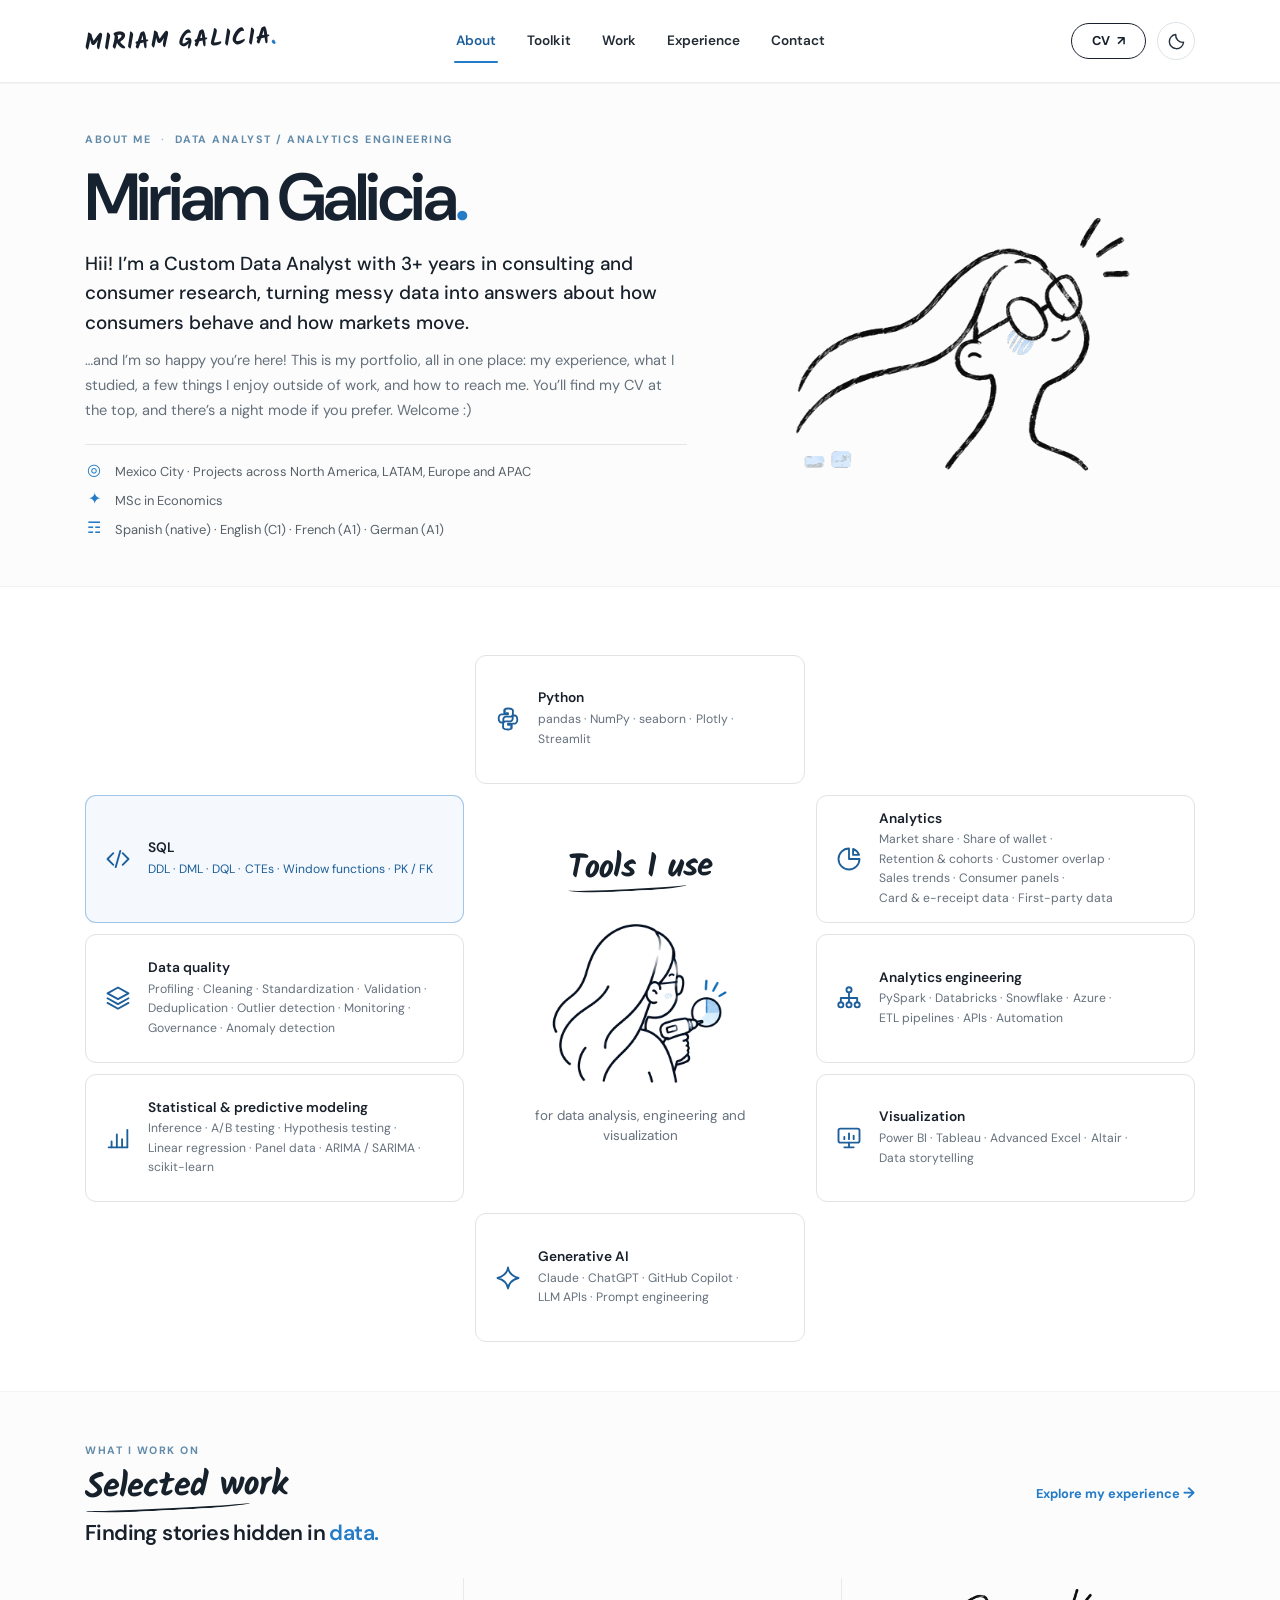
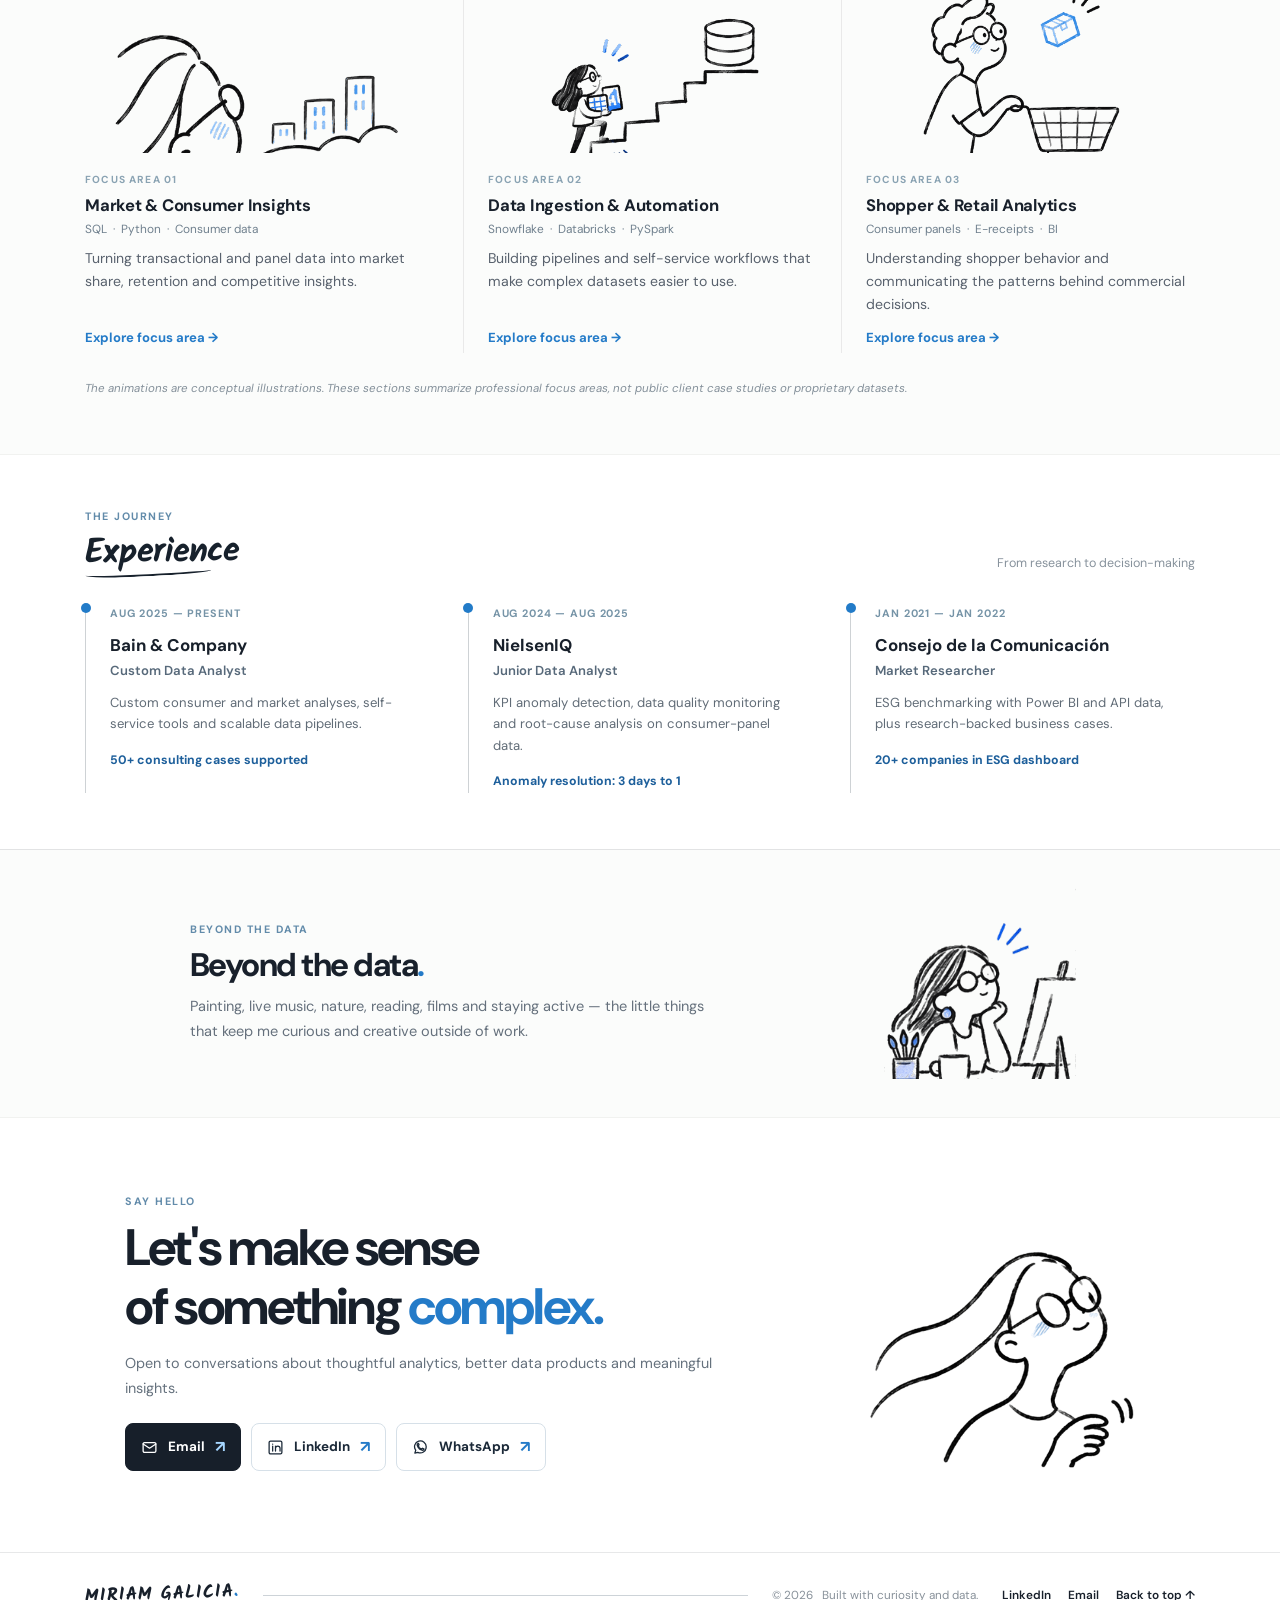
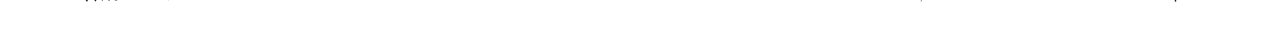
==== index.html @ 7f9f975e "Add files via upload" ====
<!DOCTYPE html>

<html data-theme="light" lang="en">
<head>
<meta charset="utf-8"/>
<meta content="width=device-width, initial-scale=1" name="viewport"/>
<meta content="#ffffff" name="theme-color"/>
<meta content="light dark" name="color-scheme"/>
<meta content="Miriam Galicia - Data Analyst and Analytics Engineering. Selected work in consumer analytics, data engineering, and data storytelling." name="description"/>
<meta content="website" property="og:type"/>
<meta content="Miriam Galicia | Data Analyst" property="og:title"/>
<meta content="Finding stories hidden in data. Analytics, engineering and thoughtful storytelling." property="og:description"/>
<title>Miriam Galicia | Data Analyst</title>
<link href="./assets/favicon.svg" rel="icon" type="image/svg+xml"/>
<link href="https://fonts.googleapis.com" rel="preconnect"/>
<link crossorigin="" href="https://fonts.gstatic.com" rel="preconnect"/>
<link href="https://fonts.googleapis.com/css2?family=DM+Sans:wght@400;500;600;700&amp;family=Kalam:wght@400;700&amp;display=swap" rel="stylesheet"/>
<script>
    // Preserve light mode by default; restore the visitor's own choice.
    try { if (localStorage.getItem('mg-portfolio-theme') === 'dark') document.documentElement.dataset.theme = 'dark'; } catch (e) {}
  </script>
<link href="./styles.css?v=20261119-toolkit-v11" rel="stylesheet"/>
<script defer="" src="./script.js?v=20261109-dark-v1"></script>
</head>
<body>
<svg aria-hidden="true" focusable="false" height="0" style="position:absolute;width:0;height:0" width="0">
<defs>
<filter color-interpolation-filters="sRGB" height="106%" id="crayon" width="106%" x="-3%" y="-3%">
<feMorphology in="SourceGraphic" operator="dilate" radius="0.45" result="thick"/>
<feTurbulence baseFrequency="0.09" numOctaves="2" result="wob" seed="4" type="fractalNoise"/>
<feDisplacementMap in="thick" in2="wob" result="wobbled" scale="1.3" xChannelSelector="R" yChannelSelector="G"/>
<feTurbulence baseFrequency="0.8" numOctaves="2" result="grain" seed="9" type="fractalNoise"/>
<feColorMatrix in="grain" result="grainA" type="matrix" values="0 0 0 0 0  0 0 0 0 0  0 0 0 0 0  0 0 0 -2.2 2.65"/>
<feComposite in="wobbled" in2="grainA" operator="in"/>
</filter>
</defs>
</svg>
<a class="skip-link" href="#main">Skip to content</a>
<header class="site-header">
<div class="container header-inner">
<a aria-label="Miriam Galicia, home" class="brand" href="#about">MIRIAM GALICIA<span class="brand-period">.</span></a>
<nav aria-label="Main navigation" class="primary-nav" id="primary-nav">
<a class="nav-link active" href="#about">About</a>
<a class="nav-link" href="#toolkit">Toolkit</a>
<a class="nav-link" href="#work">Work</a>
<a class="nav-link" href="#experience">Experience</a>
<a class="nav-link" href="#contact">Contact</a>
</nav>
<div class="header-actions">
<a class="cv-link" href="./assets/Miriam_Galicia_CV_public.pdf?v=20261106-2" rel="noopener" target="_blank">CV <span aria-hidden="true">↗</span></a>
<button aria-label="Switch to dark mode" aria-pressed="false" class="theme-toggle" title="Switch theme" type="button">
<svg aria-hidden="true" class="theme-icon theme-icon-moon" fill="none" height="19" stroke="currentColor" stroke-linecap="round" stroke-linejoin="round" stroke-width="1.8" viewbox="0 0 24 24" width="19"><path d="M20.9 13A9 9 0 0 1 11 3.1 9 9 0 1 0 20.9 13Z"></path></svg>
<svg aria-hidden="true" class="theme-icon theme-icon-sun" fill="none" height="19" stroke="currentColor" stroke-linecap="round" stroke-linejoin="round" stroke-width="1.8" viewbox="0 0 24 24" width="19"><circle cx="12" cy="12" r="4"></circle><path d="M12 2v2m0 16v2M4.93 4.93l1.41 1.41m11.32 11.32 1.41 1.41M2 12h2m16 0h2M4.93 19.07l1.41-1.41M17.66 6.34l1.41-1.41"></path></svg>
</button>
<button aria-controls="primary-nav" aria-expanded="false" aria-label="Open menu" class="menu-toggle" type="button">
<span></span><span></span><span></span>
</button>
</div>
</div>
</header>
<main id="main">
<section aria-labelledby="about-title" class="introduction section-cream" id="about">
<div class="container introduction-grid">
<div class="intro-copy">
<p class="section-kicker">ABOUT ME <span class="intro-kicker-sep">·</span> DATA ANALYST / ANALYTICS ENGINEERING</p>
<h1 id="about-title">Miriam Galicia<span class="brand-period">.</span></h1>
<p class="intro-lead" style="text-wrap:pretty">Hii! I’m a Custom Data Analyst with 3+ years in consulting and consumer research, turning messy data into answers about how consumers behave and how markets move.</p>
<p class="intro-body">…and I’m so happy you’re here! This is my portfolio, all in one place: my experience, what I studied, a few things I enjoy outside of work, and how to reach me. You’ll find my CV at the top, and there’s a night mode if you prefer. Welcome :)</p>
<div class="about-facts intro-facts">
<div><span aria-hidden="true" class="fact-mark">◎</span><span>Mexico City · Projects across North America, LATAM, Europe and APAC</span></div>
<div><span aria-hidden="true" class="fact-mark">✦</span><span>MSc in Economics</span></div>
<div><span aria-hidden="true" class="fact-mark">☶</span><span>Spanish (native) · English (C1) · French (A1) · German (A1)</span></div>
</div>

</div>
<div class="intro-art intro-art-main">
<picture>
<source media="(prefers-reduced-motion: reduce)" srcset="./assets/data-sketch-original-clean-still.png"/>
<source srcset="./assets/data-sketch-original-clean.webp" type="image/webp"/>
<img alt="Original minimal hand-drawn portrait of a woman with glasses and subtle blue data bars" fetchpriority="high" height="512" src="./assets/data-sketch-original.gif" width="513"/>
</picture>
</div>
</div>
</section>
<section aria-labelledby="toolkit-title" class="toolkit-section" id="toolkit">
<div class="container section-content toolkit-inner">
<div aria-label="Skills and tools" class="tk-ring">
<div class="tk-tile a-python"><svg aria-hidden="true" class="tk-svg" fill="none" stroke="currentColor" stroke-linecap="round" stroke-linejoin="round" stroke-width="1.6" viewBox="0 0 24 24"><path d="M12 3C8.6 3 8.8 4.5 8.8 4.5V7H12v1H6.6S4 7.7 4 11.4 6.2 15 6.2 15H8v-2.6S7.9 10 10.3 10H14s2.2.1 2.2-2.1V5S16.6 3 12 3z"/><path d="M12 21c3.4 0 3.2-1.5 3.2-1.5V17H12v-1h5.4s2.6.3 2.6-3.4-2.2-3.6-2.2-3.6H16v2.6s.1 2.4-2.3 2.4H10s-2.2-.1-2.2 2.1v2.9S7.4 21 12 21z"/><circle cx="9.9" cy="5.2" fill="currentColor" r=".6" stroke="none"/><circle cx="14.1" cy="18.8" fill="currentColor" r=".6" stroke="none"/></svg><div class="tk-txt"><span class="tk-name">Python</span><span class="tk-tools"><span class="tk-t">pandas</span> <span class="tk-t">NumPy</span> <span class="tk-t">seaborn</span> <span class="tk-t">Plotly</span> <span class="tk-t">Streamlit</span></span></div></div>
<div class="tk-tile a-sql tk-sql"><svg aria-hidden="true" class="tk-svg" fill="none" stroke="currentColor" stroke-linecap="round" stroke-linejoin="round" stroke-width="1.6" viewBox="0 0 24 24"><polyline points="8 7 3 12 8 17"/><polyline points="16 7 21 12 16 17"/><line x1="14" x2="10" y1="5" y2="19"/></svg><div class="tk-txt"><span class="tk-name">SQL</span><span class="tk-tools"><span class="tk-t">DDL</span> <span class="tk-t">DML</span> <span class="tk-t">DQL</span> <span class="tk-t">CTEs</span> <span class="tk-t">Window functions</span> <span class="tk-t">PK / FK</span></span></div></div>
<div class="tk-art a-art">
<div class="tk-head">
<h2 class="section-title sketch-heading" id="toolkit-title">Tools I use <span aria-hidden="true" class="sketch-underline"></span></h2>
</div>
<picture>
<source media="(prefers-reduced-motion: reduce)" srcset="./assets/tools-woman-drilling-clean-still.png"/>
<source srcset="./assets/tools-woman-drilling-clean.webp" type="image/webp"/>
<img alt="Hand-drawn woman with glasses drilling into a blue pie chart" height="508" loading="lazy" src="./assets/tools-woman-drilling.gif" width="506"/>
</picture>
<p class="tk-desc">for data analysis, engineering and visualization</p>
</div>
<div class="tk-tile a-analytics"><svg aria-hidden="true" class="tk-svg" fill="none" stroke="currentColor" stroke-linecap="round" stroke-linejoin="round" stroke-width="1.6" viewBox="0 0 24 24"><path d="M12 3a9 9 0 1 0 9 9h-9z"/><path d="M15.5 3.4A9 9 0 0 1 20.6 8.5H15.5z"/></svg><div class="tk-txt"><span class="tk-name">Analytics</span><span class="tk-tools"><span class="tk-t">Market share</span> <span class="tk-t">Share of wallet</span> <span class="tk-t">Retention &amp; cohorts</span> <span class="tk-t">Customer overlap</span> <span class="tk-t">Sales trends</span> <span class="tk-t">Consumer panels</span> <span class="tk-t">Card &amp; e-receipt data</span> <span class="tk-t">First-party data</span></span></div></div>
<div class="tk-tile a-dq"><svg aria-hidden="true" class="tk-svg" fill="none" stroke="currentColor" stroke-linecap="round" stroke-linejoin="round" stroke-width="1.6" viewBox="0 0 24 24"><path d="M12 3 3 8l9 5 9-5-9-5z"/><path d="m3 12.2 9 5 9-5"/><path d="m3 16.2 9 5 9-5"/></svg><div class="tk-txt"><span class="tk-name">Data quality</span><span class="tk-tools"><span class="tk-t">Profiling</span> <span class="tk-t">Cleaning</span> <span class="tk-t">Standardization</span> <span class="tk-t">Validation</span> <span class="tk-t">Deduplication</span> <span class="tk-t">Outlier detection</span> <span class="tk-t">Monitoring</span> <span class="tk-t">Governance</span> <span class="tk-t">Anomaly detection</span></span></div></div>
<div class="tk-tile a-aeng"><svg aria-hidden="true" class="tk-svg" fill="none" stroke="currentColor" stroke-linecap="round" stroke-linejoin="round" stroke-width="1.6" viewBox="0 0 24 24"><circle cx="12" cy="5" r="2.2"/><path d="M12 7.2V12M5 15.6V12h14v3.6M12 12v3.6"/><circle cx="5" cy="17.8" r="2.2"/><circle cx="12" cy="17.8" r="2.2"/><circle cx="19" cy="17.8" r="2.2"/></svg><div class="tk-txt"><span class="tk-name">Analytics engineering</span><span class="tk-tools"><span class="tk-t">PySpark</span> <span class="tk-t">Databricks</span> <span class="tk-t">Snowflake</span> <span class="tk-t">Azure</span> <span class="tk-t">ETL pipelines</span> <span class="tk-t">APIs</span> <span class="tk-t">Automation</span></span></div></div>
<div class="tk-tile a-stat"><svg aria-hidden="true" class="tk-svg" fill="none" stroke="currentColor" stroke-linecap="round" stroke-linejoin="round" stroke-width="1.6" viewBox="0 0 24 24"><path d="M4 20h16"/><path d="M6.5 20v-5M11 20V9M15.5 20v-7M20 20V5" /></svg><div class="tk-txt"><span class="tk-name">Statistical &amp; predictive modeling</span><span class="tk-tools"><span class="tk-t">Inference</span> <span class="tk-t">A/B testing</span> <span class="tk-t">Hypothesis testing</span> <span class="tk-t">Linear regression</span> <span class="tk-t">Panel data</span> <span class="tk-t">ARIMA / SARIMA</span> <span class="tk-t">scikit-learn</span></span></div></div>
<div class="tk-tile a-viz"><svg aria-hidden="true" class="tk-svg" fill="none" stroke="currentColor" stroke-linecap="round" stroke-linejoin="round" stroke-width="1.6" viewBox="0 0 24 24"><rect height="12" rx="1.6" width="18" x="3" y="4"/><path d="M8 20h8M12 16v4"/><path d="M8 13v-2M12 13V8M16 13v-3"/></svg><div class="tk-txt"><span class="tk-name">Visualization</span><span class="tk-tools"><span class="tk-t">Power BI</span> <span class="tk-t">Tableau</span> <span class="tk-t">Advanced Excel</span> <span class="tk-t">Altair</span> <span class="tk-t">Data storytelling</span></span></div></div>
<div class="tk-tile a-genai"><svg aria-hidden="true" class="tk-svg" fill="none" stroke="currentColor" stroke-linecap="round" stroke-linejoin="round" stroke-width="1.6" viewBox="0 0 24 24"><path d="M12 3c.6 4.6 3.4 7.4 9 9-5.6 1.6-8.4 4.4-9 9-.6-4.6-3.4-7.4-9-9 5.6-1.6 8.4-4.4 9-9z"/></svg><div class="tk-txt"><span class="tk-name">Generative AI</span><span class="tk-tools"><span class="tk-t">Claude</span> <span class="tk-t">ChatGPT</span> <span class="tk-t">GitHub Copilot</span> <span class="tk-t">LLM APIs</span> <span class="tk-t">Prompt engineering</span></span></div></div>
</div>
</div>
</section>
<section aria-labelledby="work-title" class="work-section section-cream" id="work">
<div class="container section-content">
<div class="section-heading">
<div>
<p class="section-kicker">WHAT I WORK ON</p>
<h2 class="section-title sketch-heading" id="work-title">Selected work <span aria-hidden="true" class="sketch-underline"></span></h2>
<p class="work-tagline">Finding stories hidden in <span class="work-tagline-blue">data.</span></p></div>
<a class="section-more" href="#experience">Explore my experience <span aria-hidden="true">→</span></a>
</div>
<div class="project-grid">
<article class="project-card">
<div aria-label="Sketch of a woman watching different-sized buildings as market growth charts" class="project-art">
<picture>
<source media="(prefers-reduced-motion: reduce)" srcset="./assets/market-share-city-card-clean-still.png"/>
<source srcset="./assets/market-share-city-card-clean.webp" type="image/webp"/>
<img alt="Hand-sketched woman looking at a growing market skyline" height="340" loading="lazy" src="./assets/market-share-city-card.gif" width="560"/>
</picture>
</div>
<div class="project-copy">
<p class="project-number">FOCUS AREA 01</p>
<h3>Market &amp; Consumer Insights</h3>
<p class="project-tags">SQL  ·  Python  ·  Consumer data</p>
<p>Turning transactional and panel data into market share, retention and competitive insights.</p>
<button class="project-open" data-project="consumer" type="button">Explore focus area <span aria-hidden="true">→</span></button>
</div>
</article>
<article class="project-card">
<div aria-label="Sketch of a woman carrying data up stairs and loading it into a database" class="project-art">
<picture>
<source media="(prefers-reduced-motion: reduce)" srcset="./assets/data-ingestion-stairs-card-clean-still.png"/>
<source srcset="./assets/data-ingestion-stairs-card-clean.webp" type="image/webp"/>
<img alt="Data ingestion: a person climbs stairs to load data into a database" height="340" loading="lazy" src="./assets/data-ingestion-stairs-card.gif" width="560"/>
</picture>
</div>
<div class="project-copy">
<p class="project-number">FOCUS AREA 02</p>
<h3>Data Ingestion &amp; Automation</h3>
<p class="project-tags">Snowflake  ·  Databricks  ·  PySpark</p>
<p>Building pipelines and self-service workflows that make complex datasets easier to use.</p>
<button class="project-open" data-project="engineering" type="button">Explore focus area <span aria-hidden="true">→</span></button>
</div>
</article>
<article class="project-card">
<div aria-label="Hand-drawn shopper adding a blue product to a shopping cart" class="project-art">
<picture>
<source media="(prefers-reduced-motion: reduce)" srcset="./assets/consumer-shopping-cart-card-clean-still.png"/>
<source srcset="./assets/consumer-shopping-cart-card-clean.webp" type="image/webp"/>
<img alt="A shopper places a product in a cart, representing consumer behavior analysis" height="340" loading="lazy" src="./assets/consumer-shopping-cart-card.gif" width="560"/>
</picture>
</div>
<div class="project-copy">
<p class="project-number">FOCUS AREA 03</p>
<h3>Shopper &amp; Retail Analytics</h3>
<p class="project-tags">Consumer panels  ·  E-receipts  ·  BI</p>
<p>Understanding shopper behavior and communicating the patterns behind commercial decisions.</p>
<button class="project-open" data-project="shopper" type="button">Explore focus area <span aria-hidden="true">→</span></button>
</div>
</article>
</div>
<p class="disclosure">The animations are conceptual illustrations. These sections summarize professional focus areas, not public client case studies or proprietary datasets.</p>
</div>
</section>
<section aria-labelledby="experience-title" class="experience-section" id="experience">
<div class="container section-content">
<div class="section-heading">
<div>
<p class="section-kicker">THE JOURNEY</p>
<h2 class="section-title sketch-heading" id="experience-title">Experience <span aria-hidden="true" class="sketch-underline"></span></h2>
</div>
<span class="section-caption">From research to decision-making</span>
</div>
<div class="timeline-grid">
<article class="timeline-item">
<span class="timeline-dot"></span>
<p class="time-range">AUG 2025 — PRESENT</p>
<h3>Bain &amp; Company</h3>
<p class="role">Custom Data Analyst</p>
<p>Custom consumer and market analyses, self-service tools and scalable data pipelines.</p>
<span class="inline-stat">50+ consulting cases supported</span>
</article>
<article class="timeline-item">
<span class="timeline-dot"></span>
<p class="time-range">AUG 2024 — AUG 2025</p>
<h3>NielsenIQ</h3>
<p class="role">Junior Data Analyst</p>
<p>KPI anomaly detection, data quality monitoring and root-cause analysis on consumer-panel data.</p>
<span class="inline-stat">Anomaly resolution: 3 days to 1</span>
</article>
<article class="timeline-item">
<span class="timeline-dot"></span>
<p class="time-range">JAN 2021 — JAN 2022</p>
<h3>Consejo de la Comunicación</h3>
<p class="role">Market Researcher</p>
<p>ESG benchmarking with Power BI and API data, plus research-backed business cases.</p>
<span class="inline-stat">20+ companies in ESG dashboard</span>
</article>
</div>
</div>
</section><section aria-labelledby="beyond-title" class="beyond-section section-cream" id="beyond">
<div class="container beyond-layout">
<div class="beyond-copy">
<p class="section-kicker">BEYOND THE DATA</p>
<h2 class="beyond-title" id="beyond-title">Beyond the data<span class="brand-period">.</span></h2>
<p>Painting, live music, nature, reading, films and staying active — the little things that keep me curious and creative outside of work.</p>
</div>
<div aria-hidden="true" class="beyond-art">
<picture>
<source media="(prefers-reduced-motion: reduce)" srcset="./assets/about-me-seis-facetas-clean-still.png"/>
<source srcset="./assets/about-me-seis-facetas-clean.webp" type="image/webp"/>
<img alt="" height="251" loading="lazy" src="./assets/about-me-seis-facetas.gif" width="252"/>
</picture>
</div>
</div>
</section>
<section aria-labelledby="contact-title" class="contact-section" id="contact">
<div class="container contact-layout">
<div>
<p class="section-kicker">SAY HELLO</p>
<h2 id="contact-title">Let's make sense<br/>of something <span class="contact-highlight">complex.</span></h2>
<p>Open to conversations about thoughtful analytics, better data products and meaningful insights.</p>
<div aria-label="Ways to contact Miriam" class="contact-actions" role="group">
<a aria-label="Send Miriam an email" class="contact-option contact-option-primary" href="mailto:migaliciama@gmail.com?subject=Hello%20Miriam%20-%20Portfolio">
<svg aria-hidden="true" fill="none" stroke="currentColor" stroke-linecap="round" stroke-linejoin="round" stroke-width="1.8" viewbox="0 0 24 24"><rect height="14" rx="2" width="18" x="3" y="5"></rect><path d="m3 7 9 6 9-6"></path></svg>
<span>Email</span><span aria-hidden="true" class="contact-arrow">↗</span>
</a>
<a aria-label="View Miriam's LinkedIn profile" class="contact-option" href="https://www.linkedin.com/in/migaliciama/" rel="noopener noreferrer" target="_blank">
<svg aria-hidden="true" fill="none" stroke="currentColor" stroke-linecap="round" stroke-linejoin="round" stroke-width="1.8" viewbox="0 0 24 24"><rect height="18" rx="2" width="18" x="3" y="3"></rect><path d="M8 10v7M8 7.2v.1M12 17v-7M12 13.2a3.2 3.2 0 0 1 6.4 0V17"></path></svg>
<span>LinkedIn</span><span aria-hidden="true" class="contact-arrow">↗</span>
</a>
<a aria-label="Start a WhatsApp chat with Miriam" class="contact-option" href="https://wa.me/525548518953?text=Hi%20Miriam%21%20I%20found%20your%20portfolio%20and%20would%20love%20to%20connect." rel="noopener noreferrer" target="_blank">
<svg aria-hidden="true" fill="none" stroke="currentColor" stroke-linecap="round" stroke-linejoin="round" stroke-width="1.8" viewbox="0 0 24 24"><path d="M20 11.4a8.2 8.2 0 0 1-11.8 7.4L4 20l1.3-4.2A8.2 8.2 0 1 1 20 11.4Z"></path><path d="M9 9.3c.2 2.5 2.2 4.5 4.7 4.8l1.3-1.1 2.1 1.2c-.5 1.4-1.7 2-3 1.6-3.3-.9-5.9-3.5-6.7-6.7-.3-1.3.2-2.5 1.6-3l1 2.1-1.2 1.2Z"></path></svg>
<span>WhatsApp</span><span aria-hidden="true" class="contact-arrow">↗</span>
</a>
</div>
</div>
<div aria-hidden="true" class="contact-decoration">
<picture>
<source media="(prefers-reduced-motion: reduce)" srcset="./assets/contact-chica-marcando-clean-still.png"/>
<source srcset="./assets/contact-chica-marcando-clean.webp" type="image/webp"/>
<img alt="" class="contact-art" height="438" loading="lazy" src="./assets/contact-chica-marcando.gif" width="437"/>
</picture>
</div>
</div>
</section>
</main>
<footer class="site-footer">
<div class="container footer-inner">
<a class="brand brand-footer" href="#about">MIRIAM GALICIA<span class="brand-period">.</span></a>
<span aria-hidden="true" class="footer-line"></span>
<p>© <span id="current-year">2026</span>   Built with curiosity and data.</p>
<div class="footer-links"><a href="https://www.linkedin.com/in/migaliciama/" rel="noopener noreferrer" target="_blank">LinkedIn</a><a href="mailto:migaliciama@gmail.com">Email</a><a href="#about">Back to top ↑</a></div>
</div>
</footer>
<dialog aria-labelledby="dialog-title" id="project-dialog">
<div class="dialog-inner">
<button aria-label="Close project details" class="dialog-close" type="button">×</button>
<p class="section-kicker" id="dialog-kicker"></p>
<h2 id="dialog-title"></h2>
<p id="dialog-description"></p>
<h3>What this work involves</h3>
<ul id="dialog-list"></ul>
<p class="dialog-note">Overview only. No client or proprietary datasets are published here.</p>
</div>
</dialog>
</body>
</html>
---- styles.css ----
:root {
  --ink: #18202b;
  --muted: #65707c;
  --blue: #247bc8;
  --blue-dark: #1d5f9b;
  --line: #e2e3e4;
  --paper: #ffffff;
  --cream: #f9faf9;
  --max: 1110px;
  --radius: 11px;
  --body-font: 'DM Sans', -apple-system, BlinkMacSystemFont, 'Segoe UI', sans-serif;
  --hand-font: 'Kalam', 'Comic Sans MS', cursive;
}
* { box-sizing: border-box; }
html { scroll-behavior: smooth; scroll-padding-top: 92px; }
body { margin: 0; color: var(--ink); background: var(--paper); font-family: var(--body-font); line-height: 1.55; -webkit-font-smoothing: antialiased; }
button, input { font: inherit; }
a { color: inherit; text-decoration: none; }
button { cursor: pointer; }
a:focus-visible, button:focus-visible { outline: 3px solid #4da0eb; outline-offset: 4px; }
.container { width: min(calc(100% - 80px), var(--max)); margin-inline: auto; }
.skip-link { position: fixed; top: -100px; left: 12px; z-index: 999; background: var(--ink); color: white; border-radius: 4px; padding: 12px 20px; }
.skip-link:focus { top: 10px; }

/* Clean fixed navigation: informal signature against an otherwise editorial system. */
.site-header { position: sticky; top: 0; z-index: 50; background: rgba(255,255,255,.96); border-bottom: 1px solid rgba(221,224,227,.6); backdrop-filter: blur(14px); }
.header-inner { min-height: 82px; display: grid; grid-template-columns: 1fr auto 1fr; align-items: center; column-gap: 24px; }
.brand { justify-self: start; font-family: var(--hand-font); font-size: 1.46rem; font-weight: 700; letter-spacing: .055em; transform: rotate(-2deg); white-space: nowrap; }
.brand-period { color: var(--blue); }
.primary-nav { display: flex; align-items: center; justify-content: center; gap: 31px; }
.nav-link { position: relative; display: inline-flex; align-items: center; min-height: 43px; font-weight: 600; font-size: .85rem; color: #222a33; transition: color .2s ease; }
.nav-link:hover, .nav-link.active { color: var(--blue-dark); }
.nav-link.active::after { content: ''; position: absolute; bottom: 0; left: -2px; right: -2px; height: 2px; background: var(--blue); border-radius: 4px; }
.cv-link { justify-self: end; border: 1.5px solid var(--ink); border-radius: 999px; padding: 7px 20px 8px; font-size: .8rem; font-weight: 700; transition: background .2s ease, color .2s ease; }
.cv-link:hover { background: var(--ink); color: white; }
.cv-link span { margin-left: 4px; }
.menu-toggle { display: none; }

/* Above the fold. The artwork is the original GIF; do not recreate it in CSS. */
.hero { position: relative; min-height: 510px; display: grid; grid-template-columns: 1fr 1.04fr; align-items: center; gap: 24px; }
.hero-content { position: relative; padding: 42px 0 46px 80px; z-index: 2; }
.eyebrow, .section-kicker { font-size: .74rem; font-weight: 700; letter-spacing: .14em; color: var(--blue); line-height: 1.3; }
.eyebrow { display: flex; align-items: center; gap: 10px; flex-wrap: wrap; margin: 0 0 20px; }
.eyebrow-line { width: 26px; height: 2px; background: var(--blue); display: inline-block; }
.dot-divider { opacity: .55; }
h1, h2, h3, p { margin-top: 0; }
h1 { font-size: clamp(2.8rem, 4.45vw, 4.65rem); line-height: 1.115; font-weight: 600; letter-spacing: -.058em; margin-bottom: 19px; color: #172231; }
.headline-swoosh { position: relative; white-space: nowrap; }
.headline-swoosh::after { content: ''; position: absolute; left: 3px; right: 0; bottom: 1px; height: 8px; background: #add6f8; opacity: .5; z-index: -1; border-radius: 40% 65% 25% 70%; transform: rotate(-1.5deg); }
.hero-description { color: #505c68; max-width: 420px; font-size: 1.12rem; line-height: 1.75; margin-bottom: 27px; }
.hero-actions, .contact-actions { display: flex; align-items: center; gap: 25px; flex-wrap: wrap; }
.button { display: inline-flex; gap: 22px; align-items: center; justify-content: center; min-height: 47px; padding: 10px 19px; border-radius: 6px; font-weight: 700; font-size: .9rem; transition: transform .2s, box-shadow .2s; }
.button-dark { color: white; background: #141b24; }
.button-dark:hover { transform: translateY(-2px); box-shadow: 0 8px 20px rgba(20,27,36,.16); }
.button span, .section-more span, .text-link span { font-size: 1.2em; line-height: 1; }
.text-link { font-size: .82rem; font-weight: 700; color: var(--blue-dark); border-bottom: 1px solid #c3d7eb; padding-bottom: 3px; }
.text-link:hover { border-bottom-color: var(--blue); }
.hero-footnote { color: #8b9299; margin: 29px 0 0; font-size: .75rem; }
.hero-note { position: absolute; top: 54%; left: -37px; color: #9bc9ef; font-family: var(--hand-font); font-size: 1rem; line-height: 1.28; transform: rotate(-11deg); }
.hero-visual { position: relative; display: flex; align-items: center; justify-content: center; padding: 0 0 16px; }
.hero-visual picture { width: min(100%, 490px); }
.hero-art { display: block; width: 100%; height: auto; mix-blend-mode: multiply; }
.hero-art-label { position: absolute; right: 8px; bottom: 17px; font-family: var(--hand-font); font-size: .78rem; letter-spacing: .02em; color: #9eaab5; transform: rotate(-3deg); }

/* Repeated editorial section heading. */
.section-cream { background: #fbfcfb; border-top: 1px solid #f4f5f3; border-bottom: 1px solid #f1f2f0; }
.section-content { padding-top: 52px; padding-bottom: 56px; }
.section-heading { display: flex; justify-content: space-between; align-items: end; gap: 28px; margin-bottom: 30px; }
.section-kicker { font-size: .67rem; color: #628baa; margin-bottom: 9px; }
.section-title { font-weight: 700; color: #17212c; margin: 0; line-height: 1.15; }
.sketch-heading { position: relative; display: inline-block; font-family: var(--hand-font); font-size: clamp(1.9rem, 2.7vw, 2.5rem); letter-spacing: -.03em; transform: rotate(-1deg); }
.sketch-underline { position: absolute; left: 0; bottom: -3px; width: 82%; height: 8px; border-bottom: 2px solid #17212c; border-radius: 40% 50%; transform: rotate(-2deg); }
.section-more { color: var(--blue); font-size: .8rem; font-weight: 700; white-space: nowrap; padding-bottom: 3px; }
.section-more:hover { color: var(--blue-dark); }
.section-caption { color: #87929c; font-size: .78rem; }

/* Work: intentionally generic overviews, not fictional public case studies. */
.project-grid { display: grid; grid-template-columns: repeat(3, 1fr); gap: 24px; }
.project-card { min-width: 0; display: flex; flex-direction: column; }
.project-card + .project-card { border-left: 1px solid #e9e9e9; padding-left: 24px; }
.project-art { height: 176px; border-radius: var(--radius); overflow: hidden; display: grid; place-items: center; margin-bottom: 18px; background: #fff; border: 1px solid #edf0f2; }
.project-art picture { display:block; height:100%; width:100%; }
.project-art img { display:block; width:100%; height:100%; object-fit:contain; }
.project-art svg { width: 100%; height: 100%; }
.project-art-blue { background: #eaf3fb; }
.project-art-sage { background: #edf4ee; }
.project-art-sand { background: #f6f0e5; }
.project-copy { display: flex; flex-direction: column; align-items: start; flex: 1; }
.project-number { font-size: .64rem; color: #8aa3b3; font-weight: 700; letter-spacing: .115em; margin-bottom: 6px; }
.project-card h3 { font-size: 1.04rem; letter-spacing: -.015em; line-height: 1.4; margin-bottom: 3px; }
.project-tags { color: #70808e; font-size: .74rem; margin: 0 0 9px; }
.project-copy > p:not(.project-number):not(.project-tags) { color: #58616d; font-size: .88rem; line-height: 1.64; margin: 0 0 12px; }
.project-open { border: 0; background: none; color: var(--blue); padding: 0 0 3px; margin-top: auto; font-size: .82rem; font-weight: 700; border-bottom: 1px solid transparent; }
.project-open:hover { border-bottom-color: var(--blue); }
.disclosure { font-size: .72rem; line-height: 1.6; color: #84909a; font-style: italic; margin: 27px 0 0; }

/* Experience: a simple dot and vertical stroke motif. */
.experience-section .section-content { padding-top: 55px; padding-bottom: 56px; }
.timeline-grid { display: grid; grid-template-columns: repeat(3, minmax(0,1fr)); gap: 38px; }
.timeline-item { min-width: 0; position: relative; padding: 2px 12px 0 24px; border-left: 1px solid #ced2d5; }
.timeline-dot { position: absolute; width: 10px; height: 10px; border-radius: 50%; background: #227bc8; top: 0; left: -5.5px; }
.time-range { text-transform: uppercase; color: #7694a7; font-size: .67rem; letter-spacing: .08em; font-weight: 700; margin-bottom: 11px; }
.timeline-item h3 { font-size: 1.06rem; margin: 0 0 2px; }
.timeline-item .role { color: #57697a; font-size: .82rem; margin: 0 0 11px; font-weight: 600; }
.timeline-item p:not(.role):not(.time-range) { font-size: .82rem; color: #616c77; line-height: 1.63; margin: 0 0 12px; }
.inline-stat { color: var(--blue-dark); font-size: .77rem; font-weight: 700; }

/* Expertise / About: compact, readable lower section. */
.split-section { display: grid; grid-template-columns: 1fr .92fr; gap: 64px; }
.expertise-side { padding-right: 35px; border-right: 1px solid #e4e6e7; }
.expertise-grid { display: grid; grid-template-columns: repeat(4,minmax(0,1fr)); gap: 26px 12px; padding-top: 33px; }
.skill { display: flex; flex-direction: column; align-items: start; gap: 8px; color: #4d5863; font-size: .76rem; line-height: 1.3; }
.skill-icon { display: inline-flex; align-items: center; height: 32px; font-family: var(--hand-font); font-size: 1.9rem; line-height: 1; color: #1b2938; }
.skill-icon.code-icon { font-family: ui-monospace, monospace; font-size: 1.05rem; font-weight: 700; }
.about-side { padding-bottom: 12px; }
.about-side > p:not(.section-kicker) { color: #596470; font-size: .89rem; line-height: 1.77; margin: 21px 0 0; }
.about-side > p:not(.section-kicker) + p { margin-top: 11px; }
.about-facts { border-top: 1px solid #e3e5e6; padding-top: 18px; margin-top: 25px; display: grid; gap: 12px; }
.about-facts > div { display: flex; align-items: start; gap: 12px; color: #58616a; font-size: .81rem; }
.fact-mark { color: var(--blue); font-size: 1rem; width: 18px; text-align: center; line-height: 1; }

/* Contact and footer. */
.contact-section { padding: 69px 0 68px; }
.contact-layout { display: grid; grid-template-columns: 1fr 230px; align-items: center; gap: 40px; }
.contact-layout h2 { font-size: clamp(2.25rem,3.85vw,3.55rem); line-height: 1.16; letter-spacing: -.045em; margin: 0 0 15px; }
.contact-highlight { color: var(--blue); }
.contact-layout p:not(.section-kicker) { color: #65717d; max-width: 485px; font-size: .9rem; line-height: 1.7; margin: 0 0 24px; }
.contact-decoration { opacity: .65; }
.contact-decoration svg { width: 100%; }
.site-footer { border-top: 1px solid #e7e8e9; }
.footer-inner { min-height: 85px; display: flex; align-items: center; gap: 24px; }
.brand-footer { font-size: 1.14rem; }
.footer-line { flex: 1; height: 1px; background: #cdd3d8; }
.footer-inner p { color: #88919a; font-size: .73rem; margin: 0; white-space: nowrap; }
.footer-links { display: flex; gap: 17px; font-size: .74rem; font-weight: 600; }
.footer-links a:hover { color: var(--blue); }

/* Read-more dialog. No false public client details. */
dialog { width: min(570px, calc(100% - 35px)); max-height: min(85vh,780px); padding: 0; border: 1px solid #d5dce2; border-radius: 15px; color: var(--ink); background: #fff; box-shadow: 0 26px 70px rgba(13,22,30,.18); }
dialog::backdrop { background: rgba(12,20,31,.48); backdrop-filter: blur(3px); }
.dialog-inner { padding: 36px; position: relative; }
.dialog-close { position: absolute; top: 13px; right: 16px; width: 36px; height: 36px; border: 0; color: #53606d; background: #f5f7f7; border-radius: 50%; font-size: 1.5rem; line-height: 1; }
dialog h2 { font-size: clamp(1.7rem,3vw,2.25rem); line-height: 1.15; letter-spacing: -.03em; margin: 12px 20px 13px 0; }
dialog h3 { font-size: .95rem; margin-top: 25px; }
dialog p, dialog li { color: #5a6572; font-size: .9rem; line-height: 1.7; }
dialog ul { padding-left: 20px; }
.dialog-note { padding-top: 20px; border-top: 1px solid #e5e9ed; font-style: italic; font-size: .76rem; }

@media (max-width: 1060px) {
  .container { width: min(calc(100% - 56px), var(--max)); }
  .header-inner { grid-template-columns: auto 1fr auto; gap: 15px; }
  .primary-nav { gap: 19px; }
  .hero-content { padding-left: 35px; }
  .hero-note { left: -18px; }
  .split-section { gap: 32px; }
  .expertise-side { padding-right: 24px; }
}
@media (max-width: 780px) {
  .header-inner { min-height: 70px; grid-template-columns: 1fr auto auto; }
  .brand { font-size: 1.27rem; }
  .menu-toggle { justify-self: end; display: flex; width: 40px; height: 38px; background: transparent; border: 0; padding: 10px 6px; flex-direction: column; justify-content: center; gap: 5px; }
  .menu-toggle span { width: 25px; height: 2px; border-radius: 2px; background: #1e2832; display: block; }
  .cv-link { margin-left: auto; padding: 6px 14px; }
  .primary-nav { position: absolute; left: 0; right: 0; top: 70px; display: none; background: #fff; border-bottom: 1px solid #e5e8ea; padding: 16px 32px 22px; box-shadow: 0 16px 30px rgba(0,0,0,.06); }
  .primary-nav.is-open { display: flex; flex-wrap: wrap; gap: 12px 25px; }
  .hero { min-height: 0; grid-template-columns: 1fr 1fr; gap: 0; padding-top: 35px; padding-bottom: 45px; }
  .hero-content { padding: 10px 0 15px; }
  .hero-note { display: none; }
  h1 { font-size: clamp(2.55rem,5.5vw,3.8rem); }
  .hero-visual { padding: 10px 0; }
  .project-grid { gap: 15px; }
  .project-card + .project-card { padding-left: 15px; }
  .project-art { height: 152px; }
  .timeline-grid { gap: 16px; }
  .split-section { grid-template-columns: 1fr; }
  .expertise-side { border-right: 0; border-bottom: 1px solid #e5e8ea; padding: 0 0 36px; }
  .expertise-grid { grid-template-columns: repeat(4,minmax(0,1fr)); }
  .contact-layout { grid-template-columns: 1fr 150px; }
}
@media (max-width: 630px) {
  html { scroll-padding-top: 72px; }
  .container { width: min(calc(100% - 34px), var(--max)); }
  .hero { grid-template-columns: 1fr; padding-top: 40px; padding-bottom: 25px; }
  .hero-content { padding: 0; }
  h1 { font-size: clamp(2.65rem, 11vw, 4rem); }
  .hero-description { font-size: 1rem; margin-bottom: 20px; }
  .hero-footnote { display: none; }
  .hero-visual { max-width: 405px; margin: -8px auto -10px; width: 95%; }
  .hero-art-label { bottom: 8px; right: 7px; }
  .section-content { padding-top: 42px; padding-bottom: 47px; }
  .section-heading { display: block; margin-bottom: 25px; }
  .section-more, .section-caption { display: inline-block; margin-top: 22px; }
  .project-grid { grid-template-columns: 1fr; gap: 30px; }
  .project-card + .project-card { border-left: 0; border-top: 1px solid #e5e8ea; padding: 28px 0 0; }
  .project-art { height: 206px; }
  .project-copy > p:not(.project-number):not(.project-tags) { max-width: 500px; }
  .timeline-grid { grid-template-columns: 1fr; gap: 31px; }
  .timeline-item { padding-bottom: 2px; }
  .expertise-grid { grid-template-columns: repeat(4,minmax(0,1fr)); gap: 22px 8px; }
  .skill { font-size: .68rem; }
  .contact-section { padding: 50px 0 52px; }
  .contact-layout { display: block; }
  .contact-decoration { display: none; }
  .footer-inner { flex-wrap: wrap; padding-top: 22px; padding-bottom: 24px; gap: 12px; }
  .footer-line { display: none; }
  .footer-inner p { order: 3; width: 100%; }
  .footer-links { margin-left: auto; }
}
@media (max-width: 420px) {
  .brand { font-size: 1.03rem; }
  .hero-actions { gap: 14px; }
  .hero-footnote { display: none; }
  .expertise-grid { grid-template-columns: repeat(2,minmax(0,1fr)); gap: 24px 10px; }
  .skill { font-size: .8rem; }
  .footer-links { gap: 10px; }
  .footer-inner { display: grid; grid-template-columns: 1fr; }
  .footer-links { margin-left: 0; }
  .footer-inner p { order: 0; }
}
@media (prefers-reduced-motion: reduce) {
  html { scroll-behavior: auto; }
  *, *::before, *::after { transition-duration: .001ms !important; animation-duration: .001ms !important; }
}


/* About Me / Contact: original approved Data Sketch Editorial animations. */
.about-life { display: grid; grid-template-columns: 148px minmax(0,1fr); align-items: center; gap: 17px; margin-top: 23px; padding-top: 17px; border-top: 1px solid #e3e5e6; }
.about-life-art { display: block; width: 148px; max-width: 100%; }
.about-life-art img { width: 100%; height: auto; display: block; mix-blend-mode: multiply; }
.about-life-eyebrow { color: #527d9f; font-size: .64rem; font-weight: 700; letter-spacing: .13em; line-height: 1.4; margin: 0 0 8px; }
.about-life-copy p:not(.about-life-eyebrow) { color: #5d6771; font-size: .82rem; line-height: 1.75; margin: 0; }
.contact-layout { grid-template-columns: minmax(0,1fr) minmax(205px,295px); gap: 26px; }
.contact-decoration { opacity: 1; display: flex; align-items: center; justify-content: center; }
.contact-decoration picture { display: block; width: 100%; max-width: 290px; }
.contact-art { width: 100%; height: auto; display: block; mix-blend-mode: multiply; }
@media (max-width: 780px) {
  .contact-layout { grid-template-columns: minmax(0,1fr) 210px; gap: 12px; }
}
@media (max-width: 630px) {
  .contact-decoration { display: flex; margin: 20px auto 0; max-width: 230px; }
}
@media (max-width: 390px) {
  .about-life { grid-template-columns: 1fr; gap: 8px; }
  .about-life-art { width: min(66%,172px); }
}


/* Data Sketch Editorial - seamless transparent animated artwork (v3). */
.hero-art,
.about-life-art img,
.contact-art { mix-blend-mode: normal; }
.project-art { background: transparent; border-color: transparent; }
.project-art picture, .project-art img { background: transparent; }


/* CONTACT v4 — three simple ways to connect, with a tighter editorial layout. */
.contact-section { padding: 72px 0 76px; }
.contact-layout {
  max-width: 1030px;
  grid-template-columns: minmax(0, 1fr) minmax(240px, 305px);
  gap: clamp(18px, 3.2vw, 38px);
  align-items: center;
}
.contact-layout > div:first-child { min-width: 0; }
.contact-layout h2 { font-size: clamp(2.3rem, 4vw, 3.55rem); }
.contact-layout p:not(.section-kicker) { max-width: 590px; margin-bottom: 23px; }
.contact-decoration picture { max-width: 305px; }
.contact-actions { display: flex; flex-wrap: wrap; align-items: stretch; gap: 10px; }
.contact-option {
  display: inline-flex;
  align-items: center;
  justify-content: center;
  gap: 10px;
  min-height: 48px;
  padding: 11px 15px;
  border: 1px solid #d6e0e8;
  border-radius: 8px;
  background: #fff;
  color: #1b2938;
  font-size: .84rem;
  font-weight: 700;
  white-space: nowrap;
  transition: background .18s ease, color .18s ease, border-color .18s ease, transform .18s ease;
}
.contact-option svg { width: 17px; height: 17px; flex: none; }
.contact-option .contact-arrow { color: var(--blue); line-height: 1; font-size: 1rem; }
.contact-option:hover { border-color: #92bde0; background: #f4f9fd; transform: translateY(-2px); }
.contact-option-primary { background: #171f2a; border-color: #171f2a; color: #fff; }
.contact-option-primary .contact-arrow { color: #a6d6ff; }
.contact-option-primary:hover { background: #254262; border-color: #254262; }
@media (max-width: 780px) {
  .contact-layout { grid-template-columns: minmax(0, 1fr) 200px; gap: 20px; }
  .contact-option { padding-inline: 12px; }
}
@media (max-width: 630px) {
  .contact-section { padding: 50px 0 54px; }
  .contact-layout { display: block; }
  .contact-decoration { display: flex; margin: 24px auto 0; max-width: 230px; }
  .contact-actions { display: grid; grid-template-columns: repeat(2, minmax(0, 1fr)); gap: 9px; }
  .contact-option { justify-content: flex-start; padding: 12px 13px; min-width: 0; }
  .contact-option .contact-arrow { margin-left: auto; }
  .contact-option:last-child { grid-column: 1 / -1; }
}
@media (prefers-reduced-motion: reduce) {
  .contact-option { transition: none; }
  .contact-option:hover { transform: none; }
}


/* 2026-11-09 — Small changes over the original Data Sketch Editorial layout.
   Existing illustrations/GIFs, section formatting and text remain intact. */

/* The theme button is intentionally neutral and icon-only, not a second CTA. */
.header-inner { grid-template-columns: 1fr auto 1fr; }
.header-actions { justify-self: end; display: flex; align-items: center; gap: 11px; }
.theme-toggle {
  border: 1px solid #dde2e6; border-radius: 50%; color: #25313d;
  background: transparent; width: 38px; height: 38px;
  display: inline-grid; place-items: center; padding: 0;
  transition: background .2s ease, color .2s ease, border-color .2s ease;
}
.theme-toggle:hover { background: #f0f6fa; border-color: #b9cbd8; }
.theme-icon { grid-area: 1/1; }
.theme-icon-sun { display: none; }
[data-theme="dark"] .theme-icon-moon { display: none; }
[data-theme="dark"] .theme-icon-sun { display: block; }

/* Charcoal (#101113) rather than navy; no change to the light-mode aesthetic. */
[data-theme="dark"] {
  --ink: #f1f3f5;
  --muted: #abb2ba;
  --blue: #8ac7ff;
  --blue-dark: #a1d3ff;
  --line: #34383c;
  --paper: #101113;
  --cream: #17191b;
  color-scheme: dark;
}
[data-theme="dark"] body { color: var(--ink); background: var(--paper); }
[data-theme="dark"] .site-header { background: rgba(16,17,19,.94); border-bottom-color: #303235; }
[data-theme="dark"] .brand,
[data-theme="dark"] h1,
[data-theme="dark"] .section-title,
[data-theme="dark"] .nav-link,
[data-theme="dark"] .skill-icon { color: #f5f6f7; }
[data-theme="dark"] .nav-link:hover,
[data-theme="dark"] .nav-link.active { color: var(--blue); }
[data-theme="dark"] .section-cream { background: var(--cream); border-top-color: #26292c; border-bottom-color: #292c2e; }
[data-theme="dark"] .sketch-underline { border-bottom-color: #e9edef; }
[data-theme="dark"] .theme-toggle { color: #f2f4f5; border-color: #45494c; }
[data-theme="dark"] .theme-toggle:hover { background: #292c30; border-color: #787e83; }
[data-theme="dark"] .cv-link { border-color: #aeb8c0; color: #f0f3f5; }
[data-theme="dark"] .cv-link:hover { background: #f0f3f5; color: #101113; }
[data-theme="dark"] .headline-swoosh::after { background: #2f6591; opacity: .65; }
[data-theme="dark"] .button-dark { background: #edf1f4; color: #15181b; }
[data-theme="dark"] .text-link { color: var(--blue); border-color: #46627b; }
[data-theme="dark"] .hero-description,
[data-theme="dark"] .about-side > p:not(.section-kicker),
[data-theme="dark"] .about-facts > div,
[data-theme="dark"] .about-life-copy p:not(.about-life-eyebrow),
[data-theme="dark"] .project-copy > p:not(.project-number):not(.project-tags),
[data-theme="dark"] .timeline-item p:not(.role):not(.time-range),
[data-theme="dark"] .contact-layout p:not(.section-kicker) { color: #b9c0c7; }
[data-theme="dark"] .hero-footnote,
[data-theme="dark"] .project-tags,
[data-theme="dark"] .disclosure,
[data-theme="dark"] .section-caption,
[data-theme="dark"] .footer-inner p { color: #9ba5af; }
[data-theme="dark"] .section-kicker,
[data-theme="dark"] .about-life-eyebrow,
[data-theme="dark"] .time-range,
[data-theme="dark"] .project-number { color: #8cc1ec; }
[data-theme="dark"] .skill,
[data-theme="dark"] .timeline-item .role { color: #afb9c1; }
[data-theme="dark"] .inline-stat { color: var(--blue); }
[data-theme="dark"] .about-facts,
[data-theme="dark"] .about-life,
[data-theme="dark"] .expertise-side,
[data-theme="dark"] .project-card + .project-card,
[data-theme="dark"] .timeline-item,
[data-theme="dark"] .site-footer { border-color: #35383b; }
[data-theme="dark"] .timeline-item { border-left-color: #50555a; }
[data-theme="dark"] .footer-line { background: #3e4347; }
[data-theme="dark"] .project-art { background: transparent; border-color: transparent; }
[data-theme="dark"] .contact-option { color: #f1f3f5; background: #1b1d20; border-color: #44484c; }
[data-theme="dark"] .contact-option:hover { background: #2a2d31; border-color: #6d9cbe; }
[data-theme="dark"] .contact-option-primary { background: #eef2f5; color: #111318; border-color: #eef2f5; }
[data-theme="dark"] .contact-option-primary:hover { background: #d7e5ef; border-color: #d7e5ef; }
[data-theme="dark"] .contact-option-primary .contact-arrow { color: #246fa7; }
[data-theme="dark"] dialog { background: #1d1f22; border-color: #45494d; }
[data-theme="dark"] .dialog-close { color: #e4e8eb; background: #34383c; }
[data-theme="dark"] dialog p,
[data-theme="dark"] dialog li { color: #b9c2c9; }
[data-theme="dark"] .dialog-note { border-color: #42474b; }
[data-theme="dark"] .primary-nav { background: transparent; }

/* Preserve the original transparent artwork and its timing. In dark mode,
   a CSS filter turns black ink to light ink while retaining the blue hue.
   No new animations or replacement characters. */
[data-theme="dark"] .hero-visual picture,
[data-theme="dark"] .project-art picture,
[data-theme="dark"] .about-life-art,
[data-theme="dark"] .contact-decoration picture {
  filter: invert(1) hue-rotate(180deg) brightness(1.85);
}

/* About follows the hero. On phones, the human introduction goes before the toolkit. */
@media (max-width: 1060px) {
  .header-actions { gap: 8px; }
}
@media (max-width: 780px) {
  .header-inner { grid-template-columns: minmax(0,1fr) auto; gap: 8px; }
  .header-actions { justify-self: end; }
  .primary-nav { background: var(--paper); }
  [data-theme="dark"] .primary-nav { background: #1b1d20; border-bottom-color: #33383d; box-shadow: 0 16px 28px #090a0b66; }
  [data-theme="dark"] .menu-toggle span { background: #f2f4f5; }
  .split-section { display: flex; flex-direction: column; gap: 28px; }
  .about-side { order: -1; }
  .expertise-side { padding: 26px 0 0; border-bottom: 0; border-top: 1px solid #e5e8ea; }
  [data-theme="dark"] .expertise-side { border-top-color: #35383b; }
  .about-life { grid-template-columns: 130px minmax(0,1fr); }
  .about-life-art { width: 130px; }
  .hero-visual { max-width: 280px; margin-inline: auto; }
}
@media (max-width: 630px) {
  .header-inner { min-height: 66px; }
  .primary-nav { top: 66px; }
  .cv-link { padding: 5px 11px; font-size: .74rem; }
  .theme-toggle { width: 34px; height: 34px; }
  .theme-toggle svg { width: 18px; height: 18px; }
  .menu-toggle { width: 34px; height: 36px; padding-inline: 4px; }
  .menu-toggle span { width: 23px; }
  .brand { font-size: clamp(.96rem,4.3vw,1.2rem); }
  .hero { gap: 5px; padding-top: 30px; padding-bottom: 22px; }
  .hero-visual { width: 100%; max-width: 230px; margin: 8px auto 4px; padding: 0; }
  .hero-visual picture { max-width: 100%; }
  .section-content { padding-top: 36px; padding-bottom: 40px; }
  .project-grid { gap: 24px; }
  .project-art { height: 145px; margin-bottom: 11px; }
  .project-art picture { display: flex; align-items: center; justify-content: center; }
  .project-art img { width: auto; height: 100%; max-width: min(100%,230px); object-fit: contain; }
  .about-life { grid-template-columns: 108px minmax(0,1fr); gap: 12px; margin-top: 18px; }
  .about-life-art { width: 108px; }
  .about-life-copy p:not(.about-life-eyebrow) { font-size: .78rem; line-height: 1.58; }
  .about-facts > div { font-size: .79rem; }
  .contact-decoration { width: 100%; max-width: 174px; margin: 14px auto 0; }
  .contact-decoration picture { max-width: 174px; }
  .contact-section { padding-block: 40px 38px; }
  .contact-layout h2 { font-size: clamp(2.1rem, 8.2vw, 2.8rem); }
}
@media (max-width: 390px) {
  .header-actions { gap: 5px; }
  .about-life { grid-template-columns: 96px minmax(0,1fr); }
  .about-life-art { width: 96px; }
  .contact-option { font-size: .79rem; }
}


/* 2026-11-09 / OPTION 1: ABOUT -> TOOLKIT -> APPROACH -> WORK -> EXPERIENCE -> CONTACT.
   Original motion assets and dark/light theme are unchanged. */
.introduction-grid {
  display: grid;
  grid-template-columns: minmax(0,1.35fr) minmax(238px,.72fr);
  align-items: center;
  gap: clamp(26px,5vw,78px);
  min-height: 396px;
  padding-block: 49px 46px;
}
.intro-copy { min-width: 0; }
.intro-copy .section-kicker { margin-bottom: 15px; }
.intro-kicker-sep { margin-inline: 5px; opacity: .55; }
.intro-copy h1 {
  font-size: clamp(2.85rem,5.2vw,4.35rem);
  letter-spacing: -.052em;
  line-height: 1.08;
  margin-bottom: 15px;
}
.intro-lead { font-size: clamp(1.03rem,1.6vw,1.18rem); line-height: 1.56; font-weight: 500; color: var(--ink); max-width: 670px; margin-bottom: 11px; }
.intro-body { font-size: .91rem; line-height: 1.73; max-width: 640px; color: var(--muted); margin-bottom: 0; }
.intro-facts { margin-top: 20px; padding-top: 17px; gap: 9px; }
.intro-facts > div { font-size: .81rem; }
.intro-personal { font-size: .83rem; line-height: 1.65; color: var(--muted); margin: 20px 0 0; }
.intro-personal strong { color: var(--blue-dark); font-weight: 700; }
.intro-art { justify-self: center; width: min(100%,300px); aspect-ratio: 1; display: grid; place-items: center; }
.intro-art picture, .intro-art img { display: block; width: 100%; height: auto; }

.toolkit-inner { padding-block: 40px 49px; }
.toolkit-header { display: flex; gap: 36px; align-items: end; justify-content: space-between; }
.toolkit-header .section-title { font-family: var(--body-font); letter-spacing: -.05em; font-size: clamp(2rem,3.2vw,2.75rem); font-weight: 700; }
.toolkit-description { color: var(--muted); font-size: .85rem; line-height: 1.6; max-width: 395px; margin: 0 0 4px; }
.toolkit-grid { margin-top: 24px; padding-top: 0; gap: 11px; grid-template-columns: repeat(4,minmax(0,1fr)); }
.toolkit-grid .skill {
  min-height: 94px; padding: 15px 17px;
  border: 1px solid var(--line); border-radius: 11px;
  gap: 6px; background: var(--paper);
  font-size: .82rem; font-weight: 600;
  justify-content: center; color: var(--ink);
}
.toolkit-grid .skill-icon { font-size: 1.5rem; height: 26px; color: var(--blue-dark); }
.toolkit-grid .skill-icon.code-icon { font-size: .94rem; }

.approach-layout {
  display: grid; grid-template-columns: minmax(0,1.25fr) minmax(180px,.55fr);
  gap: 22px; align-items: center; min-height: 276px;
  padding-block: 25px;
}
.approach-copy h2 {
  font-size: clamp(2.25rem,3.85vw,3.25rem);
  letter-spacing: -.05em; line-height: 1.15;
  margin: 0 0 12px; font-weight: 650;
}
.approach-blue { color: var(--blue); }
.approach-copy > p:not(.section-kicker) { font-size: .9rem; color: var(--muted); line-height: 1.69; max-width: 530px; margin-bottom: 18px; }
.approach-art { display: flex; justify-content: center; align-items: center; }
.approach-art picture { display: block; width: min(100%,235px); }
.approach-art img { width: 100%; height: auto; display: block; }

/* Keep the approved images integrated in either color scheme. */
[data-theme="dark"] .intro-art picture,
[data-theme="dark"] .approach-art picture { filter: invert(1) hue-rotate(180deg) brightness(1.85); }
[data-theme="dark"] .intro-lead { color: #edf1f3; }
[data-theme="dark"] .intro-body,
[data-theme="dark"] .intro-personal,
[data-theme="dark"] .toolkit-description,
[data-theme="dark"] .approach-copy > p:not(.section-kicker) { color: #b9c0c7; }
[data-theme="dark"] .intro-facts { border-color: #35383b; }
[data-theme="dark"] .intro-facts > div { color: #b9c0c7; }
[data-theme="dark"] .intro-personal strong { color: var(--blue); }
[data-theme="dark"] .toolkit-grid .skill { color: var(--ink); background: #1b1d20; border-color: #36393d; }
[data-theme="dark"] .toolkit-grid .skill-icon { color: var(--blue); }
[data-theme="dark"] .approach-blue { color: var(--blue); }

@media (max-width: 900px) {
  .introduction-grid { grid-template-columns: minmax(0,1fr) 220px; gap: 18px; }
  .toolkit-header { align-items: start; }
}
@media (max-width: 780px) {
  .introduction-grid { grid-template-columns: minmax(0,1fr) 210px; gap: 15px; padding-block: 38px; }
  .intro-copy h1 { font-size: clamp(2.5rem,5.4vw,3.5rem); }
  .intro-art { max-width: 210px; }
  .toolkit-grid { grid-template-columns: repeat(4,minmax(0,1fr)); gap: 9px; }
  .toolkit-grid .skill { padding: 12px; font-size: .72rem; }
  .approach-art picture { max-width: 200px; }
}
@media (max-width: 630px) {
  .introduction-grid { grid-template-columns: 1fr; min-height: 0; padding-block: 31px 27px; gap: 14px; }
  .intro-copy .section-kicker { font-size: .63rem; letter-spacing: .1em; }
  .intro-copy h1 { font-size: clamp(2.3rem,10vw,3.1rem); }
  .intro-lead { font-size: 1rem; }
  .intro-body { font-size: .84rem; }
  .intro-facts { gap: 8px; margin-top: 16px; }
  .intro-facts > div { font-size: .77rem; }
  .intro-personal { margin-top: 15px; font-size: .79rem; }
  .intro-art { max-width: 164px; }
  .toolkit-inner { padding-block: 33px 34px; }
  .toolkit-header { display: block; }
  .toolkit-header .section-title { font-size: 2rem; }
  .toolkit-description { max-width: 440px; margin: 8px 0 0; font-size: .8rem; }
  .toolkit-grid { margin-top: 17px; grid-template-columns: repeat(2,minmax(0,1fr)); gap: 9px; }
  .toolkit-grid .skill { min-height: 82px; font-size: .79rem; padding: 10px 12px; }
  .approach-layout { grid-template-columns: 1fr 114px; min-height: 0; padding-block: 31px; gap: 4px; }
  .approach-copy h2 { font-size: clamp(1.72rem,7.1vw,2.2rem); margin-bottom: 9px; }
  .approach-copy > p:not(.section-kicker) { font-size: .78rem; line-height: 1.55; margin-bottom: 10px; }
  .approach-copy .text-link { font-size: .72rem; }
  .approach-art picture { max-width: 114px; }
}
@media (max-width: 380px) {
  .introduction-grid { gap: 10px; }
  .intro-art { max-width: 150px; }
  .approach-layout { grid-template-columns: 1fr 90px; }
  .approach-art picture { max-width: 90px; }
  .approach-copy h2 { font-size: 1.64rem; }
}


/* 2026-11-09: refinements after Option 1 review.
   Keep existing GIF/WebP frames and timing. Profile returns as main illustration;
   hobbies live beside the About copy, and the Approach line moves into Work. */
.introduction-grid { grid-template-columns: minmax(0,1.33fr) minmax(224px,.75fr); gap: clamp(20px,4.5vw,64px); min-height: 370px; }
.intro-art-main { width: min(100%,280px); }
.intro-copy h1 { font-size: clamp(2.75rem,5.2vw,4.35rem); }
.intro-personal-layout {
  display: flex; align-items: center; justify-content: space-between;
  gap: 14px; margin-top: 12px;
}
.intro-personal-layout .intro-personal { margin: 0; flex: 1; }
.intro-mini-art {
  flex: 0 0 auto; width: 102px; aspect-ratio: 1;
  display: grid; place-items: center;
}
.intro-mini-art picture, .intro-mini-art img { display: block; width: 100%; height: auto; }
.work-tagline {
  margin: 11px 0 0; font-family: var(--body-font);
  font-size: clamp(1.02rem,1.8vw,1.34rem); line-height: 1.4;
  letter-spacing: -.028em; font-weight: 600; color: var(--ink);
}
.work-tagline-blue { color: var(--blue); }
.work-section .section-heading { align-items: center; gap: 22px; }
/* Dark ink should feel like soft pencil, never high-contrast white neon.
   Recolor existing transparent drawings with CSS only (no replacement art). */
[data-theme="dark"] .intro-art-main picture,
[data-theme="dark"] .intro-mini-art picture,
[data-theme="dark"] .project-art picture,
[data-theme="dark"] .contact-decoration picture {
  filter: invert(1) hue-rotate(180deg) brightness(.94) contrast(.82);
  opacity: .80;
}
[data-theme="dark"] .intro-mini-art { width: 90px; }
[data-theme="dark"] .intro-mini-art picture { opacity: .89; }
@media (max-width: 900px) {
  .intro-art-main { width: min(100%,220px); }
  .intro-mini-art { width: 90px; }
  [data-theme="dark"] .intro-mini-art { width: 82px; }
}
@media (max-width: 630px) {
  .introduction-grid { display: grid; grid-template-columns: 1fr; gap: 5px; padding-block: 28px 25px; }
  .intro-art-main { width: 100%; max-width: 176px; margin: 0 auto 4px; }
  .intro-personal-layout { gap: 10px; margin-top: 12px; }
  .intro-mini-art { width: 78px; }
  [data-theme="dark"] .intro-mini-art { width: 72px; }
  .work-section .section-heading { align-items: start; }
  .work-tagline { font-size: 1rem; line-height: 1.45; margin-top: 8px; }
}
@media (max-width: 380px) {
  .intro-art-main { max-width: 152px; }
  .intro-mini-art { width: 70px; }
  [data-theme="dark"] .intro-mini-art { width: 66px; }
}

/* 2026-11-09: revive the original handwritten formula and keep the homepage quiet. */
.intro-formula {
  display: inline-flex;
  flex-direction: column;
  gap: 0;
  margin: 0 0 16px;
  color: #3689ce;
  font-family: var(--hand-font);
  font-size: clamp(.97rem, 1.4vw, 1.15rem);
  line-height: 1.14;
  letter-spacing: -.015em;
  transform: rotate(-3deg);
  transform-origin: left center;
}
.intro-formula span:nth-child(2) { padding-left: 5px; }
.intro-formula span:nth-child(3) { padding-left: 16px; }
[data-theme="dark"] .intro-formula { color: #8fc6f3; }

/* The six-facets original animation is now a subtle, meaningful after-work coda. */
.beyond-section { border-top: 1px solid var(--line); }
.beyond-layout {
  display: grid;
  grid-template-columns: minmax(0, 1fr) 220px;
  align-items: center;
  gap: clamp(24px, 5vw, 80px);
  max-width: 900px;
  padding-block: 38px 38px;
}
.beyond-copy { min-width: 0; }
.beyond-copy .section-kicker { margin-bottom: 9px; }
.beyond-title {
  font-family: var(--body-font);
  font-size: clamp(1.7rem, 2.55vw, 2.3rem);
  line-height: 1.2;
  letter-spacing: -.047em;
  color: var(--ink);
  margin-bottom: 10px;
}
.beyond-copy > p:last-child {
  max-width: 520px;
  font-size: .91rem;
  color: var(--muted);
  line-height: 1.68;
  margin-bottom: 0;
}
.beyond-art { width: 100%; max-width: 192px; justify-self: center; }
.beyond-art picture, .beyond-art img { display: block; width: 100%; height: auto; }
[data-theme="dark"] .beyond-copy > p:last-child { color: #b9c0c7; }
[data-theme="dark"] .beyond-art picture {
  filter: invert(1) hue-rotate(180deg) brightness(.94) contrast(.82);
  opacity: .80;
}
/* Keep the new Contact portrait subtle and avoid a full-size panel of illustration. */
.contact-decoration picture { width: 100%; max-width: 285px; }
.contact-decoration .contact-art { width: 100%; height: auto; object-fit: contain; }
@media (max-width: 780px) {
  .beyond-layout { grid-template-columns: minmax(0,1fr) 175px; gap: 20px; }
  .beyond-art { max-width: 155px; }
}
@media (max-width: 630px) {
  .intro-formula { font-size: .94rem; margin-bottom: 12px; }
  .beyond-layout { grid-template-columns: minmax(0,1fr) 120px; padding-block: 29px 30px; gap: 8px; }
  .beyond-art { max-width: 118px; }
  .beyond-title { font-size: 1.55rem; }
  .beyond-copy > p:last-child { font-size: .79rem; line-height: 1.6; }
  .contact-decoration picture { max-width: 188px; }
}
@media (max-width: 380px) {
  .beyond-layout { grid-template-columns: minmax(0,1fr) 100px; gap: 6px; }
  .beyond-art { max-width: 100px; }
  .beyond-title { font-size: 1.4rem; }
}

/* PORTADA - ajuste puntual: formula lateral e ilustracion protagonista.
   No cambia animaciones, secciones, tipografia ni contenido. */
@media (min-width: 1100px) {
  .introduction-grid {
    position: relative;
    grid-template-columns: minmax(0, 1.18fr) minmax(330px, .92fr);
    gap: clamp(18px, 3vw, 48px);
  }
  .intro-formula {
    position: absolute;
    top: 25%;
    left: max(-132px, calc((1110px - 100vw) / 2 + 22px));
    margin: 0;
    font-size: clamp(.84rem, 1vw, 1.02rem);
    transform: rotate(-4deg);
  }
  .intro-art-main { width: min(100%, 405px); max-width: none; }
}
@media (min-width: 1280px) and (max-width: 1380px) {
  /* Keep it in the left margin without crossing into the title. */
  .intro-formula {
    top: 25%;
    left: calc((1110px - 100vw) / 2 + 20px);
    font-size: .8rem;
  }
}
@media (min-width: 1100px) and (max-width: 1279px) {
  /* On narrower screens, tuck the note above the heading to avoid overlap. */
  .intro-formula { top: 10px; left: 0; }
}
@media (min-width: 901px) and (max-width: 1099px) {
  .introduction-grid {
    grid-template-columns: minmax(0, 1.18fr) minmax(270px, .8fr);
    gap: 18px;
  }
  .intro-art-main { width: min(100%, 330px); }
}

/* ============================================================
   Toolkit v6 — tools arranged around the illustration.
   Same tile language as the page: blue line icon, bold label,
   quiet line of tools. All tiles share one size.
   ============================================================ */
.tk-ring {
  margin-top: 28px; display: grid; gap: 11px; align-items: stretch;
  grid-template-columns: minmax(0, 1fr) minmax(0, 330px) minmax(0, 1fr);
  grid-template-rows: repeat(5, 1fr);
  grid-template-areas:
    ".    python    ."
    "sql  art       analytics"
    "dq   art       aeng"
    "stat art       viz"
    ".    genai     .";
}
.a-python { grid-area: python; } .a-sql { grid-area: sql; } .a-analytics { grid-area: analytics; }
.a-dq { grid-area: dq; } .a-aeng { grid-area: aeng; } .a-stat { grid-area: stat; }
.a-viz { grid-area: viz; } .a-genai { grid-area: genai; } .a-art { grid-area: art; }

.tk-tile {
  display: grid; grid-template-columns: 30px minmax(0, 1fr); column-gap: 14px; align-items: center;
  min-width: 0; padding: 14px 18px; border: 1px solid var(--line); border-radius: 11px; background: var(--paper);
}
.tk-svg { width: 28px; height: 28px; color: var(--blue-dark); }
.tk-txt { display: flex; flex-direction: column; gap: 3px; min-width: 0; }
.tk-name { font-size: .86rem; font-weight: 600; color: var(--ink); line-height: 1.3; }
.tk-tools { font-size: .76rem; line-height: 1.6; color: var(--muted); }
.tk-t { white-space: nowrap; }
.tk-t:not(:last-child)::after { content: " ·"; margin-right: .1em; }

/* SQL: the one I lean on most — same size, quiet blue tint */
.tk-sql { background: rgba(36,123,200,.045); border-color: rgba(36,123,200,.4); }
.tk-sql .tk-tools { color: var(--blue-dark); }

.tk-art { display: grid; place-items: center; padding: 6px 0; }
.tk-art picture, .tk-art img { display: block; width: 100%; height: auto; }
.tk-art picture { width: min(100%, 185px); }

[data-theme="dark"] .tk-tile { background: #1b1d20; border-color: #36393d; }
[data-theme="dark"] .tk-sql { background: rgba(77,160,235,.07); border-color: rgba(77,160,235,.5); }
[data-theme="dark"] .tk-svg, [data-theme="dark"] .tk-sql .tk-tools { color: var(--blue); }
[data-theme="dark"] .tk-tools { color: #b9c0c7; }
[data-theme="dark"] .tk-art picture { filter: invert(1) hue-rotate(180deg) brightness(1.85); }

/* tablet: illustration on top, tiles in two columns */
@media (max-width: 900px) {
  .tk-ring { grid-template-columns: repeat(2, minmax(0, 1fr)); grid-template-rows: none; grid-auto-rows: auto; grid-template-areas: none; }
  .tk-ring > * { grid-area: auto; }
  .tk-ring > .tk-art { grid-column: 1 / -1; order: -1; padding: 0 0 8px; }
  .tk-art picture { width: min(100%, 160px); }
  .tk-tile { min-height: 104px; }
}
/* phone: one column */
@media (max-width: 600px) {
  .tk-ring { grid-template-columns: 1fr; gap: 9px; margin-top: 18px; }
  .tk-tile { padding: 12px 14px; column-gap: 12px; min-height: 0; }
  .tk-art picture { width: min(100%, 140px); }
}

/* line under the Toolkit title */
.tk-desc { margin: 10px 0 0; font-size: .9rem; line-height: 1.6; color: var(--muted); max-width: 520px; }
[data-theme="dark"] .tk-desc { color: #b9c0c7; }
@media (max-width: 600px) { .tk-desc { font-size: .84rem; } }

/* Match the hero drawing: thicker, slightly rough marker line, and a soft chalk grey in dark mode */
.tk-art picture { filter: url(#crayon); }
[data-theme="dark"] .tk-art picture { filter: url(#crayon) invert(1) hue-rotate(180deg) brightness(.74); }

/* Title above the illustration, line below it — one centered group */
.tk-art { display: flex; flex-direction: column; align-items: center; justify-content: center; gap: 14px; text-align: center; padding: 0; }
.tk-art .tk-head { display: flex; flex-direction: column; align-items: center; }
.tk-art .section-kicker { margin-bottom: 6px; }
.tk-art .sketch-heading { font-size: clamp(1.9rem, 2.6vw, 2.35rem); }
.tk-art .tk-desc { margin: 4px 0 0; max-width: 240px; font-size: .84rem; line-height: 1.55; color: var(--muted); }
[data-theme="dark"] .tk-art .tk-desc { color: #b9c0c7; }

/* Phone: avoid two illustrations back to back (About + Toolkit). Keep the title and line, left-aligned like the other sections. */
@media (max-width: 630px) {
  .tk-art picture { display: none; }
  .tk-art { align-items: flex-start; text-align: left; gap: 6px; padding: 0 0 4px; }
  .tk-art .tk-head { align-items: flex-start; }
  .tk-art .tk-desc { max-width: none; margin: 0; font-size: .84rem; }
}
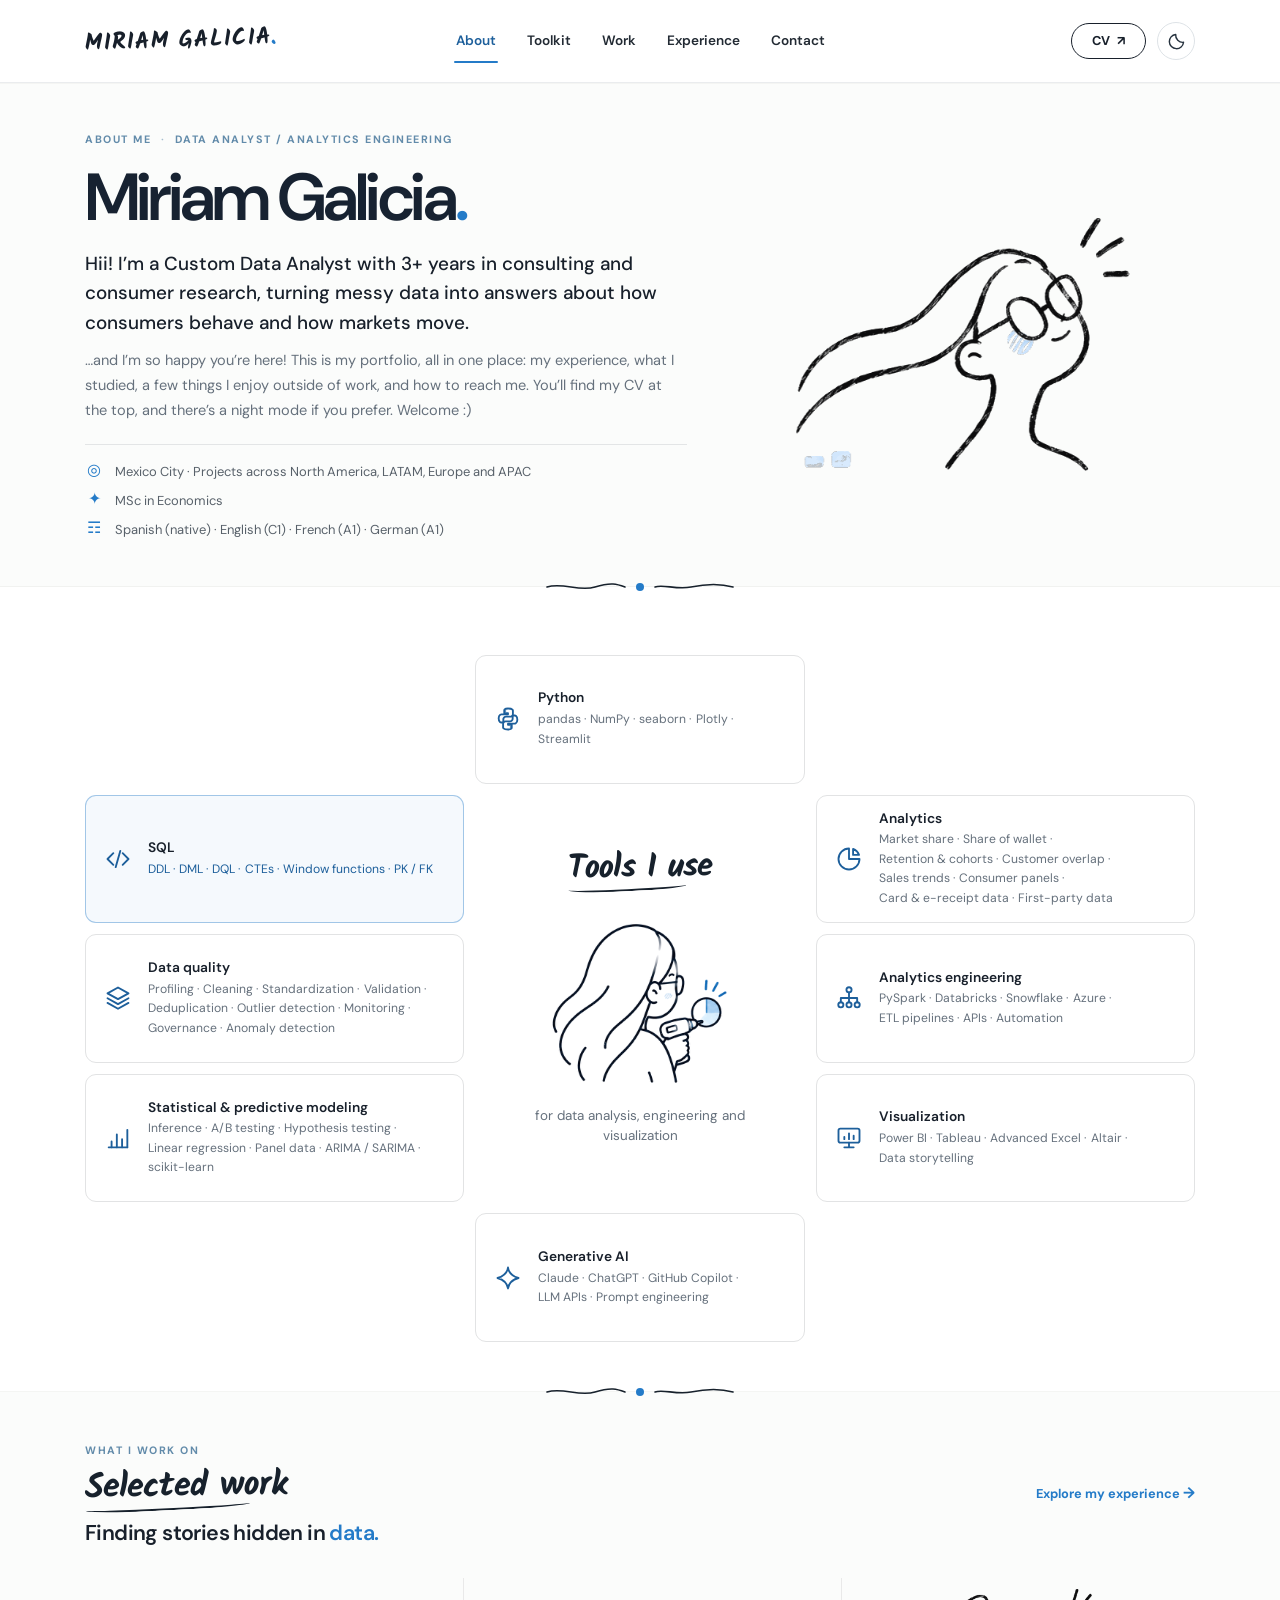
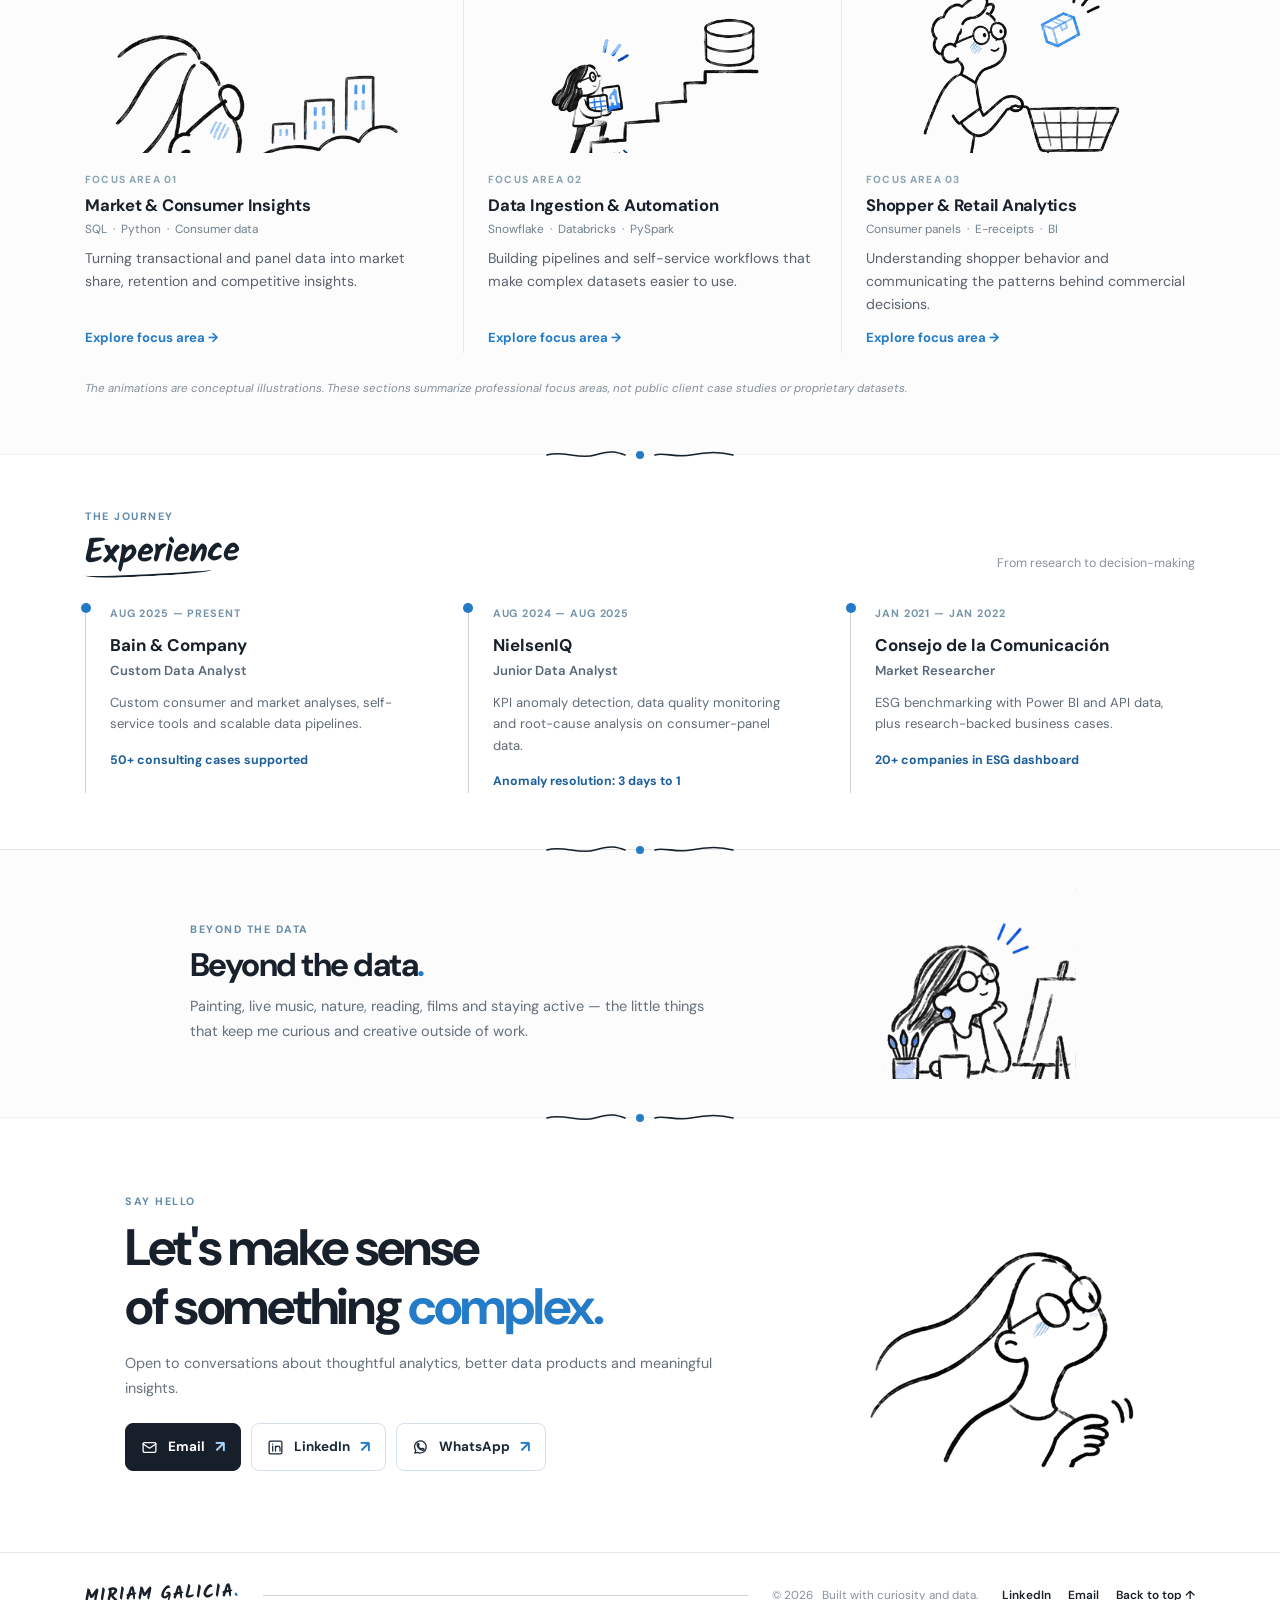
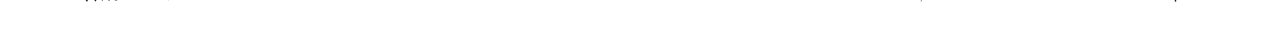
==== commit 4f4d2a46: "Add files via upload" ====
--- a/index.html
+++ b/index.html
@@ -19,7 +19,7 @@
     // Preserve light mode by default; restore the visitor's own choice.
     try { if (localStorage.getItem('mg-portfolio-theme') === 'dark') document.documentElement.dataset.theme = 'dark'; } catch (e) {}
   </script>
-<link href="./styles.css?v=20261119-toolkit-v11" rel="stylesheet"/>
+<link href="./styles.css?v=20261119-toolkit-v12" rel="stylesheet"/>
 <script defer="" src="./script.js?v=20261109-dark-v1"></script>
 </head>
 <body>
@@ -271,5 +271,18 @@
 <p class="dialog-note">Overview only. No client or proprietary datasets are published here.</p>
 </div>
 </dialog>
+<script>
+/* Reveal each new section as you reach it (skipped for reduced motion; content stays visible without JS) */
+(function () {
+  var d = document, root = d.documentElement;
+  if (!('IntersectionObserver' in window) || (window.matchMedia && matchMedia('(prefers-reduced-motion: reduce)').matches)) return;
+  root.classList.add('reveal-on');
+  var secs = [].slice.call(d.querySelectorAll('main section[id]')).slice(1);
+  var io = new IntersectionObserver(function (entries) {
+    entries.forEach(function (e) { if (e.isIntersecting) { e.target.classList.add('is-in'); io.unobserve(e.target); } });
+  }, { threshold: 0.1, rootMargin: '0px 0px -8% 0px' });
+  secs.forEach(function (s) { io.observe(s); });
+})();
+</script>
 </body>
 </html>
--- a/styles.css
+++ b/styles.css
@@ -822,3 +822,31 @@
   .tk-art .tk-head { align-items: flex-start; }
   .tk-art .tk-desc { max-width: none; margin: 0; font-size: .84rem; }
 }
+
+/* ============================================================
+   Section dividers: a hand-drawn line with a blue dot (the same dot as the
+   periods in the titles) that draws itself when you reach a new section,
+   plus a gentle fade-up of the section content.
+   ============================================================ */
+main section[id] { position: relative; }
+main section[id] + section[id]::before {
+  content: ""; position: absolute; z-index: 3; top: 0; left: 50%; width: 190px; height: 14px; pointer-events: none;
+  background-color: #17212c;
+  -webkit-mask: url("data:image/svg+xml,%3Csvg xmlns='http://www.w3.org/2000/svg' viewBox='0 0 190 14'%3E%3Cpath d='M2 7C18 2 34 12 50 7S72 4 80 7' fill='none' stroke='black' stroke-width='1.6' stroke-linecap='round'/%3E%3Cpath d='M110 7C118 4 132 10 146 7S174 3 188 7' fill='none' stroke='black' stroke-width='1.6' stroke-linecap='round'/%3E%3C/svg%3E") center / 100% 100% no-repeat; mask: url("data:image/svg+xml,%3Csvg xmlns='http://www.w3.org/2000/svg' viewBox='0 0 190 14'%3E%3Cpath d='M2 7C18 2 34 12 50 7S72 4 80 7' fill='none' stroke='black' stroke-width='1.6' stroke-linecap='round'/%3E%3Cpath d='M110 7C118 4 132 10 146 7S174 3 188 7' fill='none' stroke='black' stroke-width='1.6' stroke-linecap='round'/%3E%3C/svg%3E") center / 100% 100% no-repeat;
+  transform: translate(-50%, -50%) scaleX(1); transition: transform .9s cubic-bezier(.2,.7,.2,1), opacity .5s ease;
+}
+main section[id] + section[id]::after {
+  content: ""; position: absolute; z-index: 4; top: 0; left: 50%; width: 8px; height: 8px; border-radius: 50%; pointer-events: none;
+  background: var(--blue);
+  transform: translate(-50%, -50%) scale(1); transition: transform .5s cubic-bezier(.3,1.6,.5,1) .45s;
+}
+[data-theme="dark"] main section[id] + section[id]::before { background-color: #e9edef; }
+
+main section[id] + section[id] > div { transition: opacity .8s ease, transform .8s cubic-bezier(.2,.7,.2,1); }
+html.reveal-on main section[id] + section[id]:not(.is-in)::before { transform: translate(-50%, -50%) scaleX(0); opacity: 0; }
+html.reveal-on main section[id] + section[id]:not(.is-in)::after { transform: translate(-50%, -50%) scale(0); }
+html.reveal-on main section[id] + section[id]:not(.is-in) > div { opacity: 0; transform: translateY(18px); }
+
+@media (max-width: 630px) {
+  main section[id] + section[id]::before { width: 150px; height: 12px; }
+}
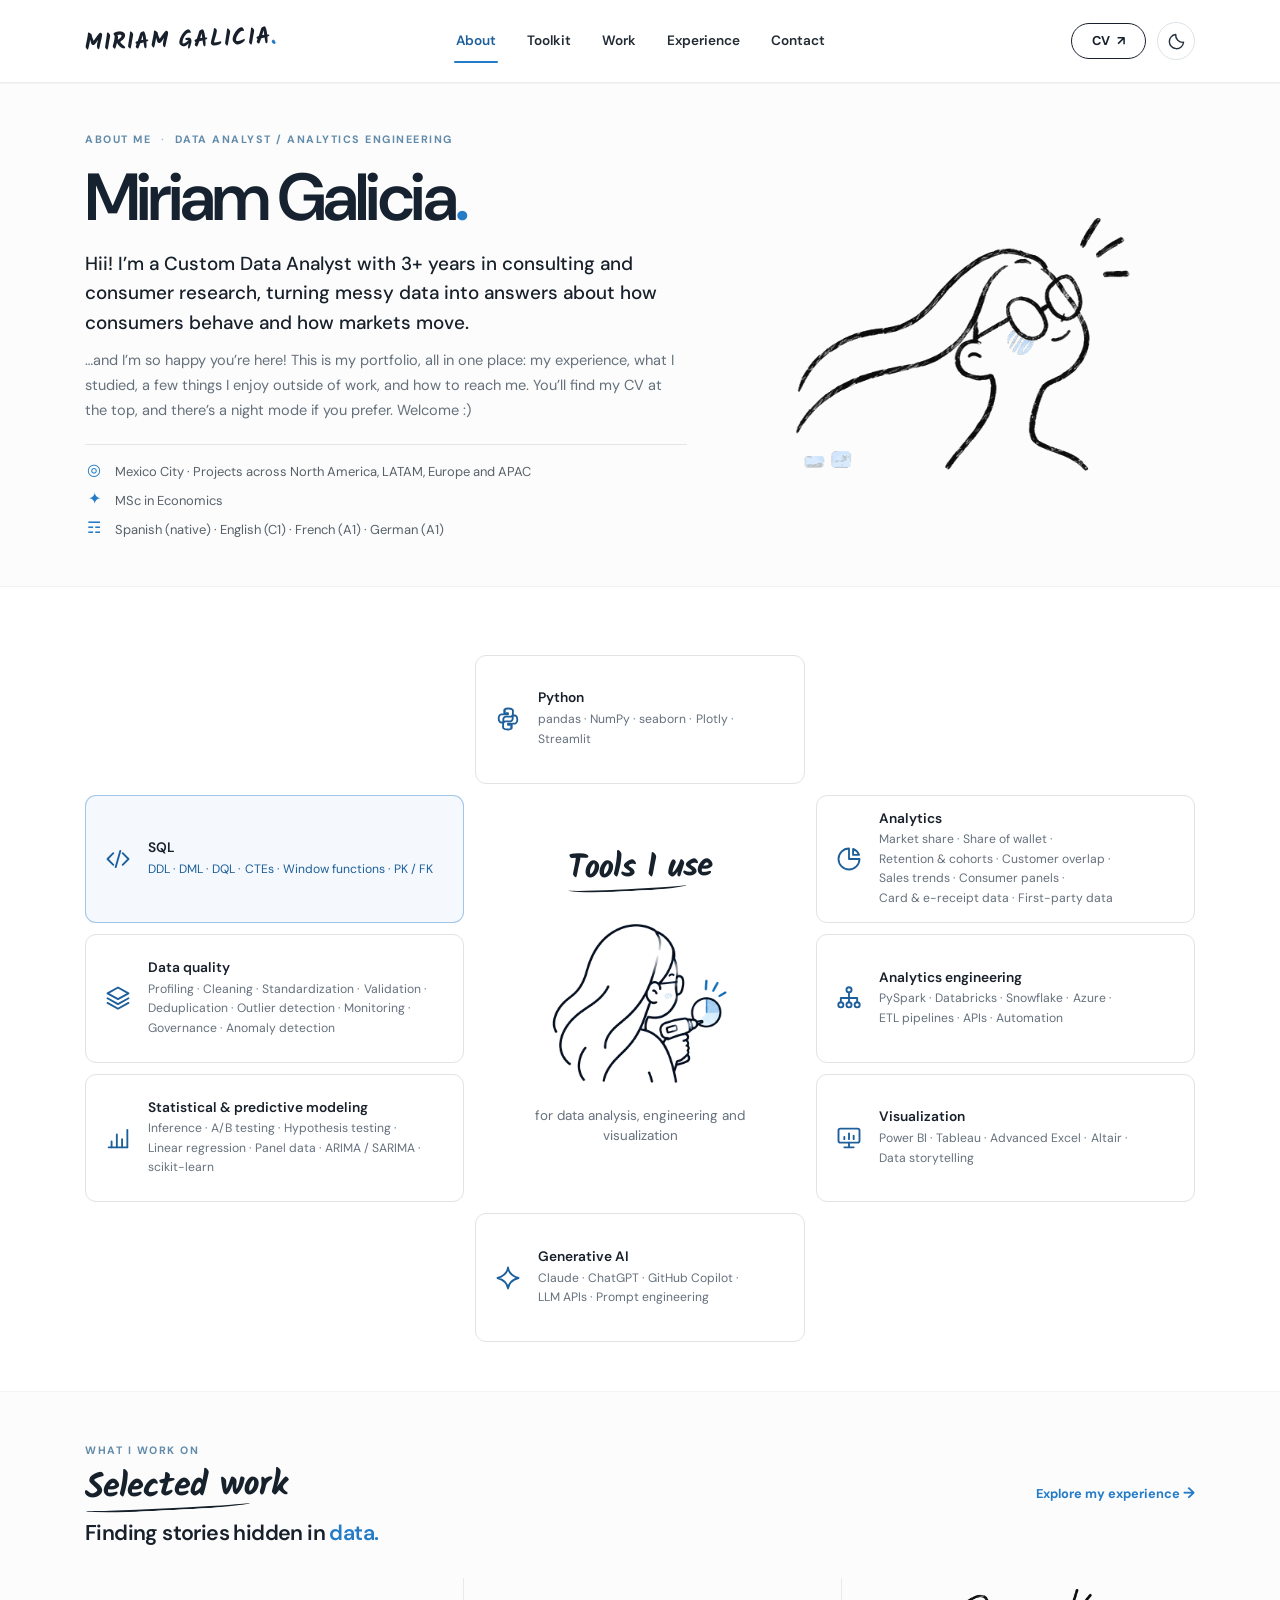
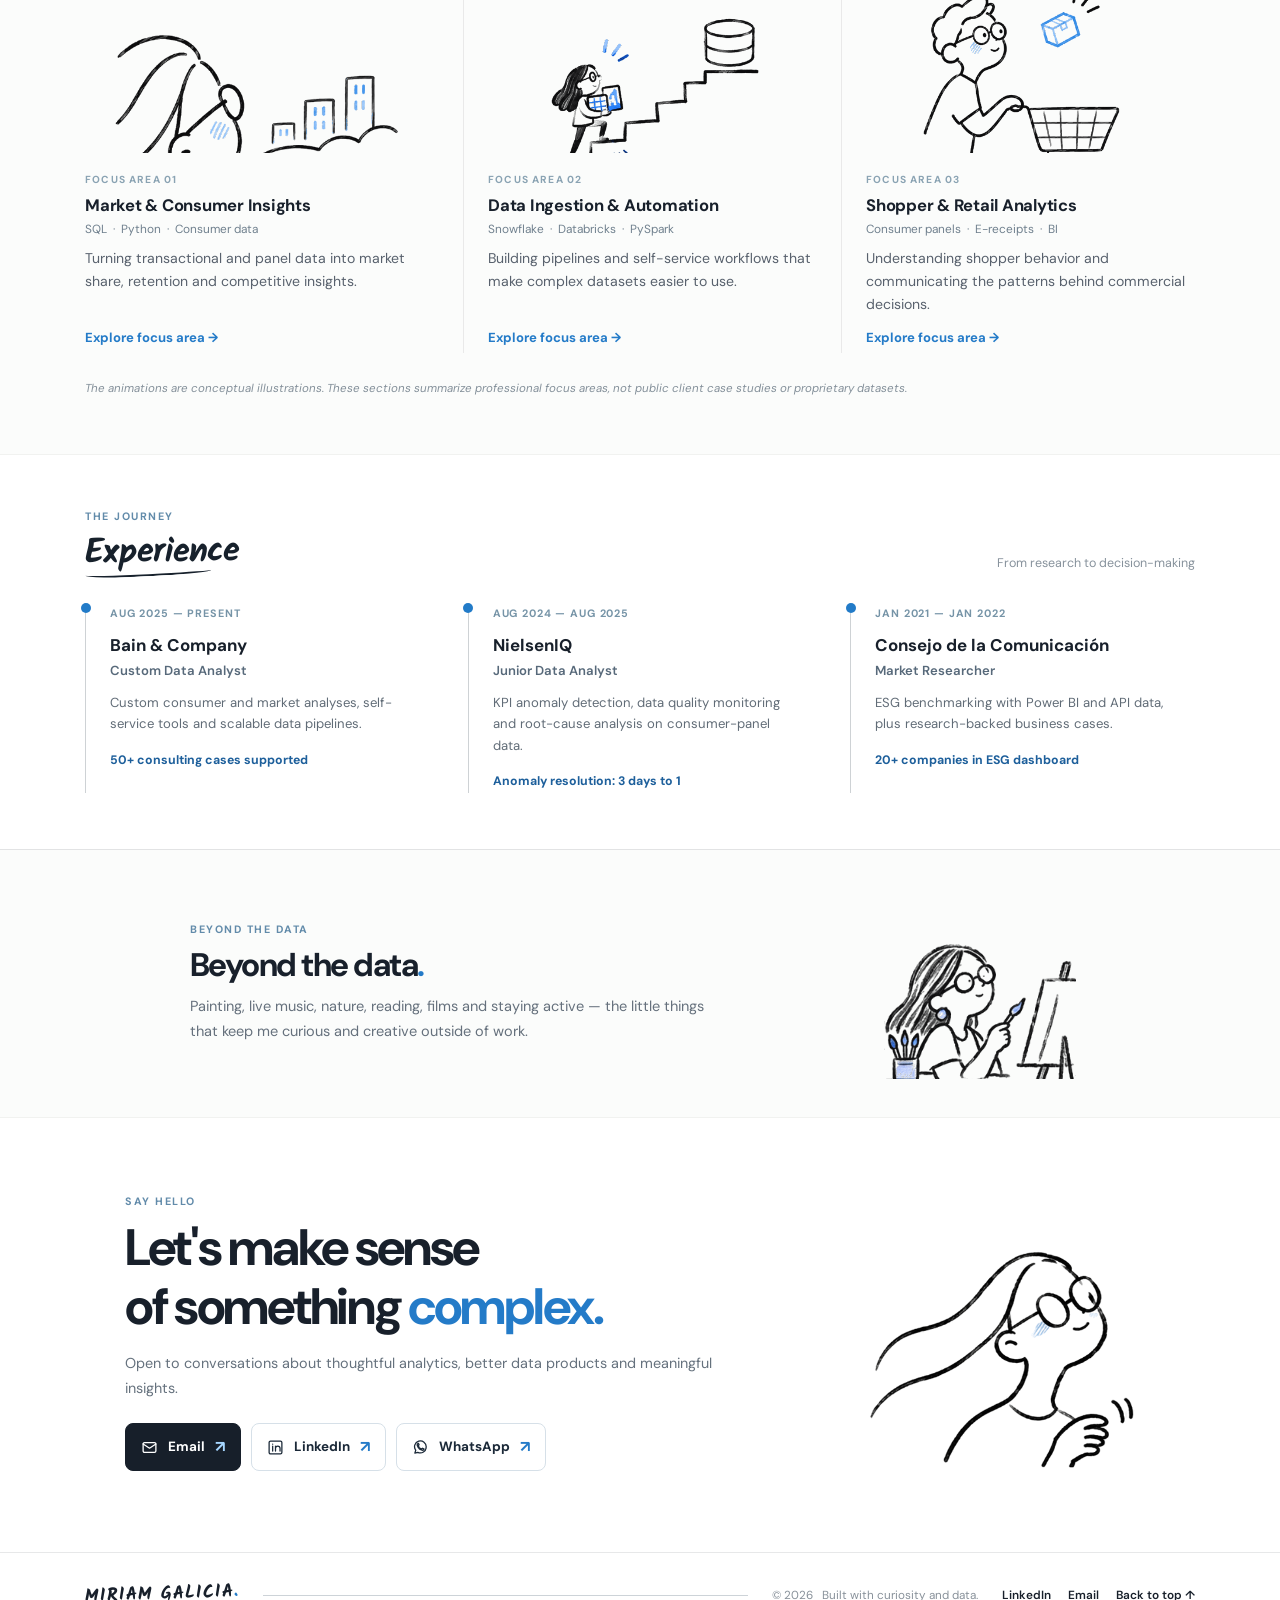
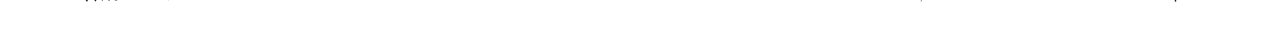
==== commit 5ba24152: "Add files via upload" ====
--- a/index.html
+++ b/index.html
@@ -19,7 +19,7 @@
     // Preserve light mode by default; restore the visitor's own choice.
     try { if (localStorage.getItem('mg-portfolio-theme') === 'dark') document.documentElement.dataset.theme = 'dark'; } catch (e) {}
   </script>
-<link href="./styles.css?v=20261119-toolkit-v12" rel="stylesheet"/>
+<link href="./styles.css?v=20261119-toolkit-v13" rel="stylesheet"/>
 <script defer="" src="./script.js?v=20261109-dark-v1"></script>
 </head>
 <body>
@@ -272,7 +272,7 @@
 </div>
 </dialog>
 <script>
-/* Reveal each new section as you reach it (skipped for reduced motion; content stays visible without JS) */
+/* Each new section appears as you scroll down to it (skipped for reduced motion; content stays visible without JS) */
 (function () {
   var d = document, root = d.documentElement;
   if (!('IntersectionObserver' in window) || (window.matchMedia && matchMedia('(prefers-reduced-motion: reduce)').matches)) return;
--- a/styles.css
+++ b/styles.css
@@ -823,30 +823,6 @@
   .tk-art .tk-desc { max-width: none; margin: 0; font-size: .84rem; }
 }
 
-/* ============================================================
-   Section dividers: a hand-drawn line with a blue dot (the same dot as the
-   periods in the titles) that draws itself when you reach a new section,
-   plus a gentle fade-up of the section content.
-   ============================================================ */
-main section[id] { position: relative; }
-main section[id] + section[id]::before {
-  content: ""; position: absolute; z-index: 3; top: 0; left: 50%; width: 190px; height: 14px; pointer-events: none;
-  background-color: #17212c;
-  -webkit-mask: url("data:image/svg+xml,%3Csvg xmlns='http://www.w3.org/2000/svg' viewBox='0 0 190 14'%3E%3Cpath d='M2 7C18 2 34 12 50 7S72 4 80 7' fill='none' stroke='black' stroke-width='1.6' stroke-linecap='round'/%3E%3Cpath d='M110 7C118 4 132 10 146 7S174 3 188 7' fill='none' stroke='black' stroke-width='1.6' stroke-linecap='round'/%3E%3C/svg%3E") center / 100% 100% no-repeat; mask: url("data:image/svg+xml,%3Csvg xmlns='http://www.w3.org/2000/svg' viewBox='0 0 190 14'%3E%3Cpath d='M2 7C18 2 34 12 50 7S72 4 80 7' fill='none' stroke='black' stroke-width='1.6' stroke-linecap='round'/%3E%3Cpath d='M110 7C118 4 132 10 146 7S174 3 188 7' fill='none' stroke='black' stroke-width='1.6' stroke-linecap='round'/%3E%3C/svg%3E") center / 100% 100% no-repeat;
-  transform: translate(-50%, -50%) scaleX(1); transition: transform .9s cubic-bezier(.2,.7,.2,1), opacity .5s ease;
-}
-main section[id] + section[id]::after {
-  content: ""; position: absolute; z-index: 4; top: 0; left: 50%; width: 8px; height: 8px; border-radius: 50%; pointer-events: none;
-  background: var(--blue);
-  transform: translate(-50%, -50%) scale(1); transition: transform .5s cubic-bezier(.3,1.6,.5,1) .45s;
-}
-[data-theme="dark"] main section[id] + section[id]::before { background-color: #e9edef; }
-
-main section[id] + section[id] > div { transition: opacity .8s ease, transform .8s cubic-bezier(.2,.7,.2,1); }
-html.reveal-on main section[id] + section[id]:not(.is-in)::before { transform: translate(-50%, -50%) scaleX(0); opacity: 0; }
-html.reveal-on main section[id] + section[id]:not(.is-in)::after { transform: translate(-50%, -50%) scale(0); }
-html.reveal-on main section[id] + section[id]:not(.is-in) > div { opacity: 0; transform: translateY(18px); }
-
-@media (max-width: 630px) {
-  main section[id] + section[id]::before { width: 150px; height: 12px; }
-}
+/* Each new section fades in and rises as you scroll down to it */
+main section[id] + section[id] > div { transition: opacity .9s ease, transform .9s cubic-bezier(.2, .7, .2, 1); }
+html.reveal-on main section[id] + section[id]:not(.is-in) > div { opacity: 0; transform: translateY(30px); }
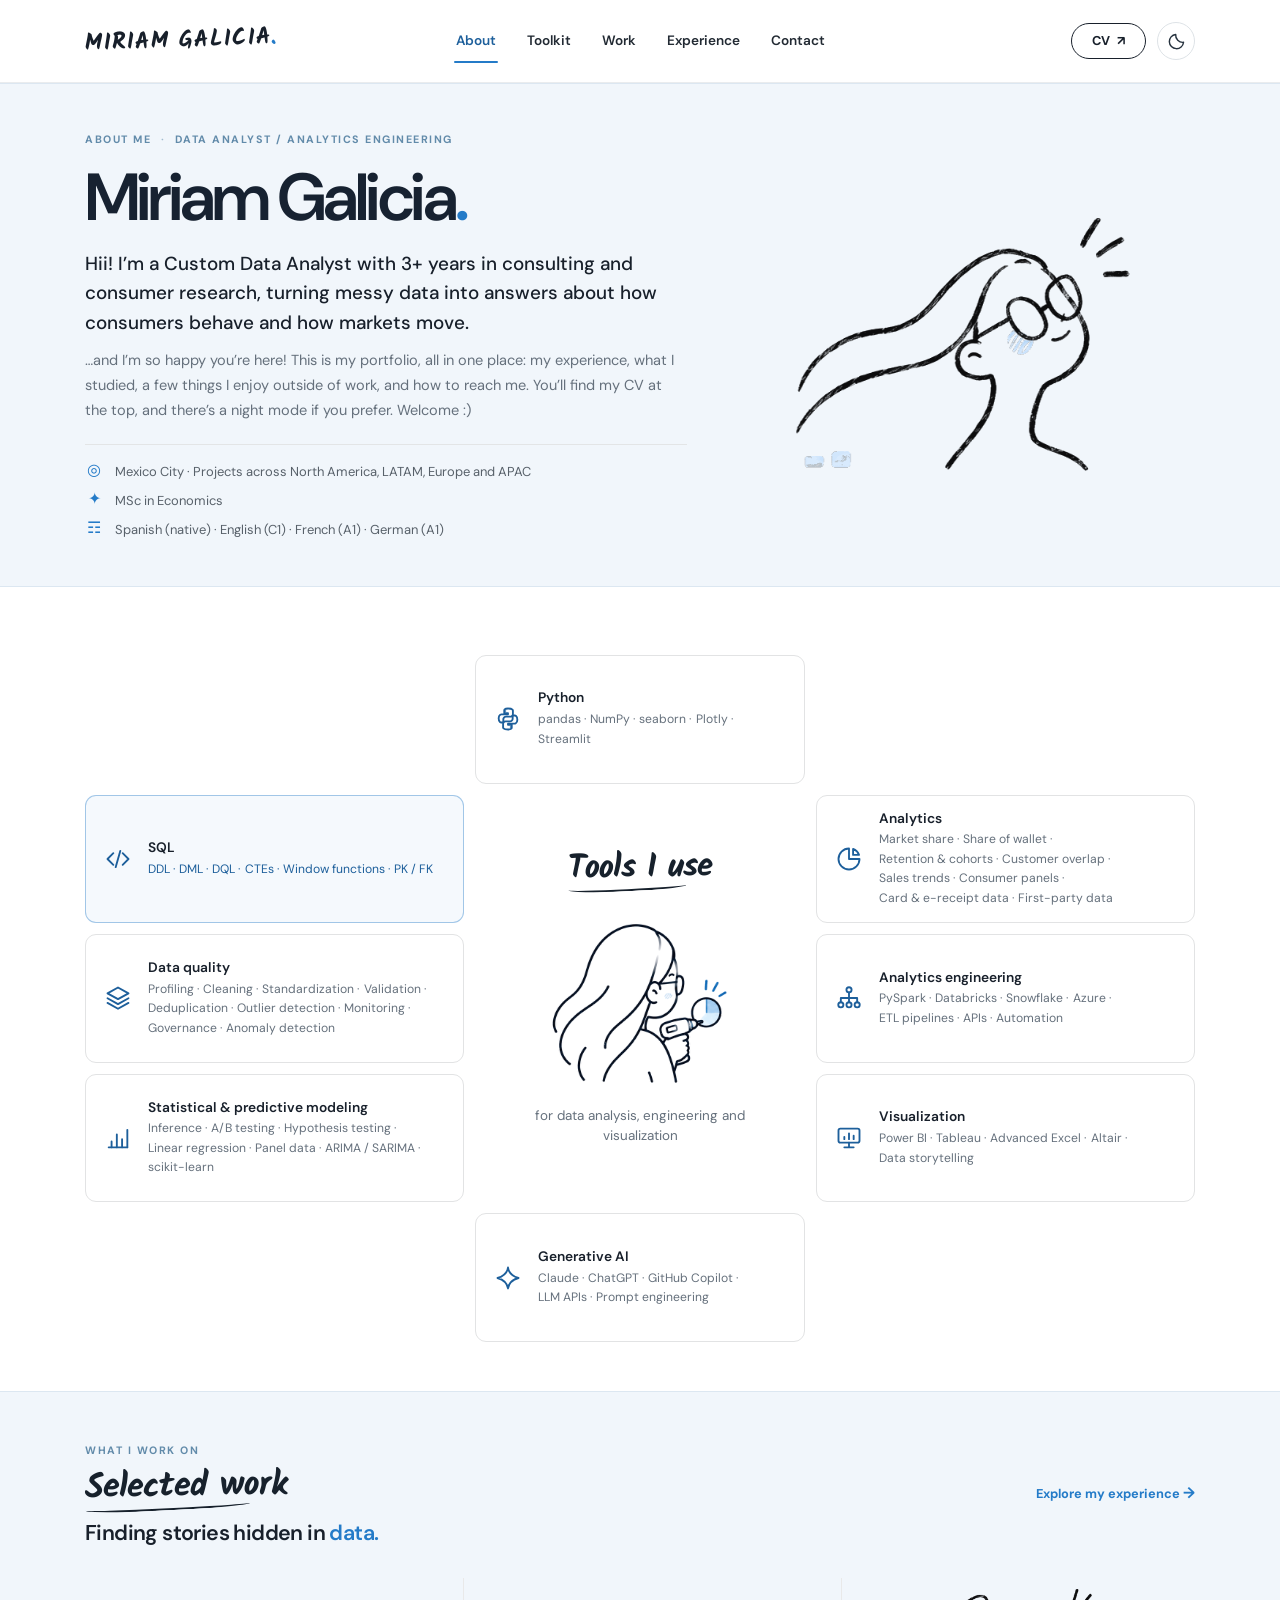
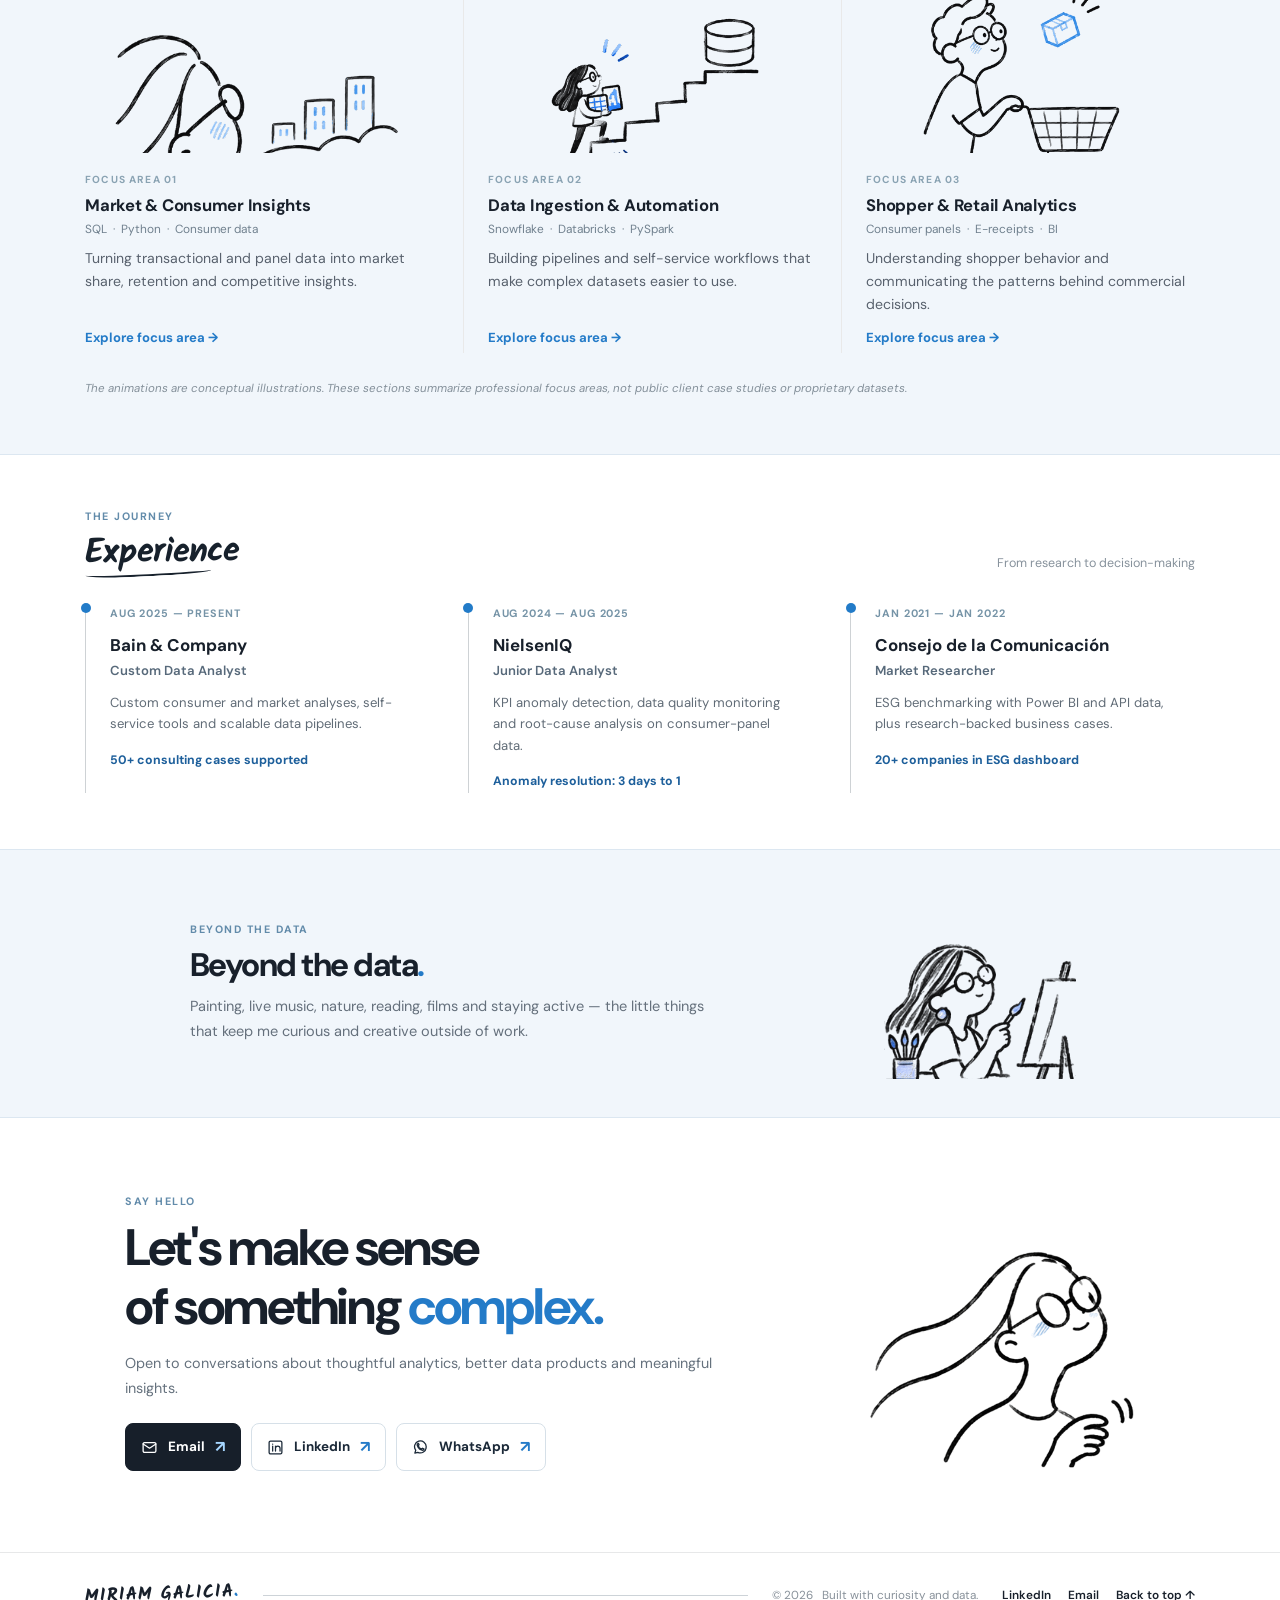
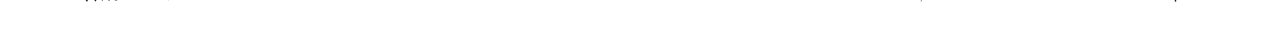
==== commit b3fc40be: "Add files via upload" ====
--- a/index.html
+++ b/index.html
@@ -19,7 +19,7 @@
     // Preserve light mode by default; restore the visitor's own choice.
     try { if (localStorage.getItem('mg-portfolio-theme') === 'dark') document.documentElement.dataset.theme = 'dark'; } catch (e) {}
   </script>
-<link href="./styles.css?v=20261119-toolkit-v13" rel="stylesheet"/>
+<link href="./styles.css?v=20261119-toolkit-v14" rel="stylesheet"/>
 <script defer="" src="./script.js?v=20261109-dark-v1"></script>
 </head>
 <body>
--- a/styles.css
+++ b/styles.css
@@ -826,3 +826,9 @@
 /* Each new section fades in and rises as you scroll down to it */
 main section[id] + section[id] > div { transition: opacity .9s ease, transform .9s cubic-bezier(.2, .7, .2, 1); }
 html.reveal-on main section[id] + section[id]:not(.is-in) > div { opacity: 0; transform: translateY(30px); }
+
+/* Clearer change from one section to the next: alternating soft blue tint */
+.section-cream { background: #f1f6fb; border-top: 1px solid #dce7f1; border-bottom: 1px solid #dce7f1; }
+.beyond-section { border-top: 1px solid #dce7f1; }
+[data-theme="dark"] .section-cream { background: #181b1f; border-top-color: #2b3138; border-bottom-color: #2b3138; }
+[data-theme="dark"] .beyond-section { border-top-color: #2b3138; }
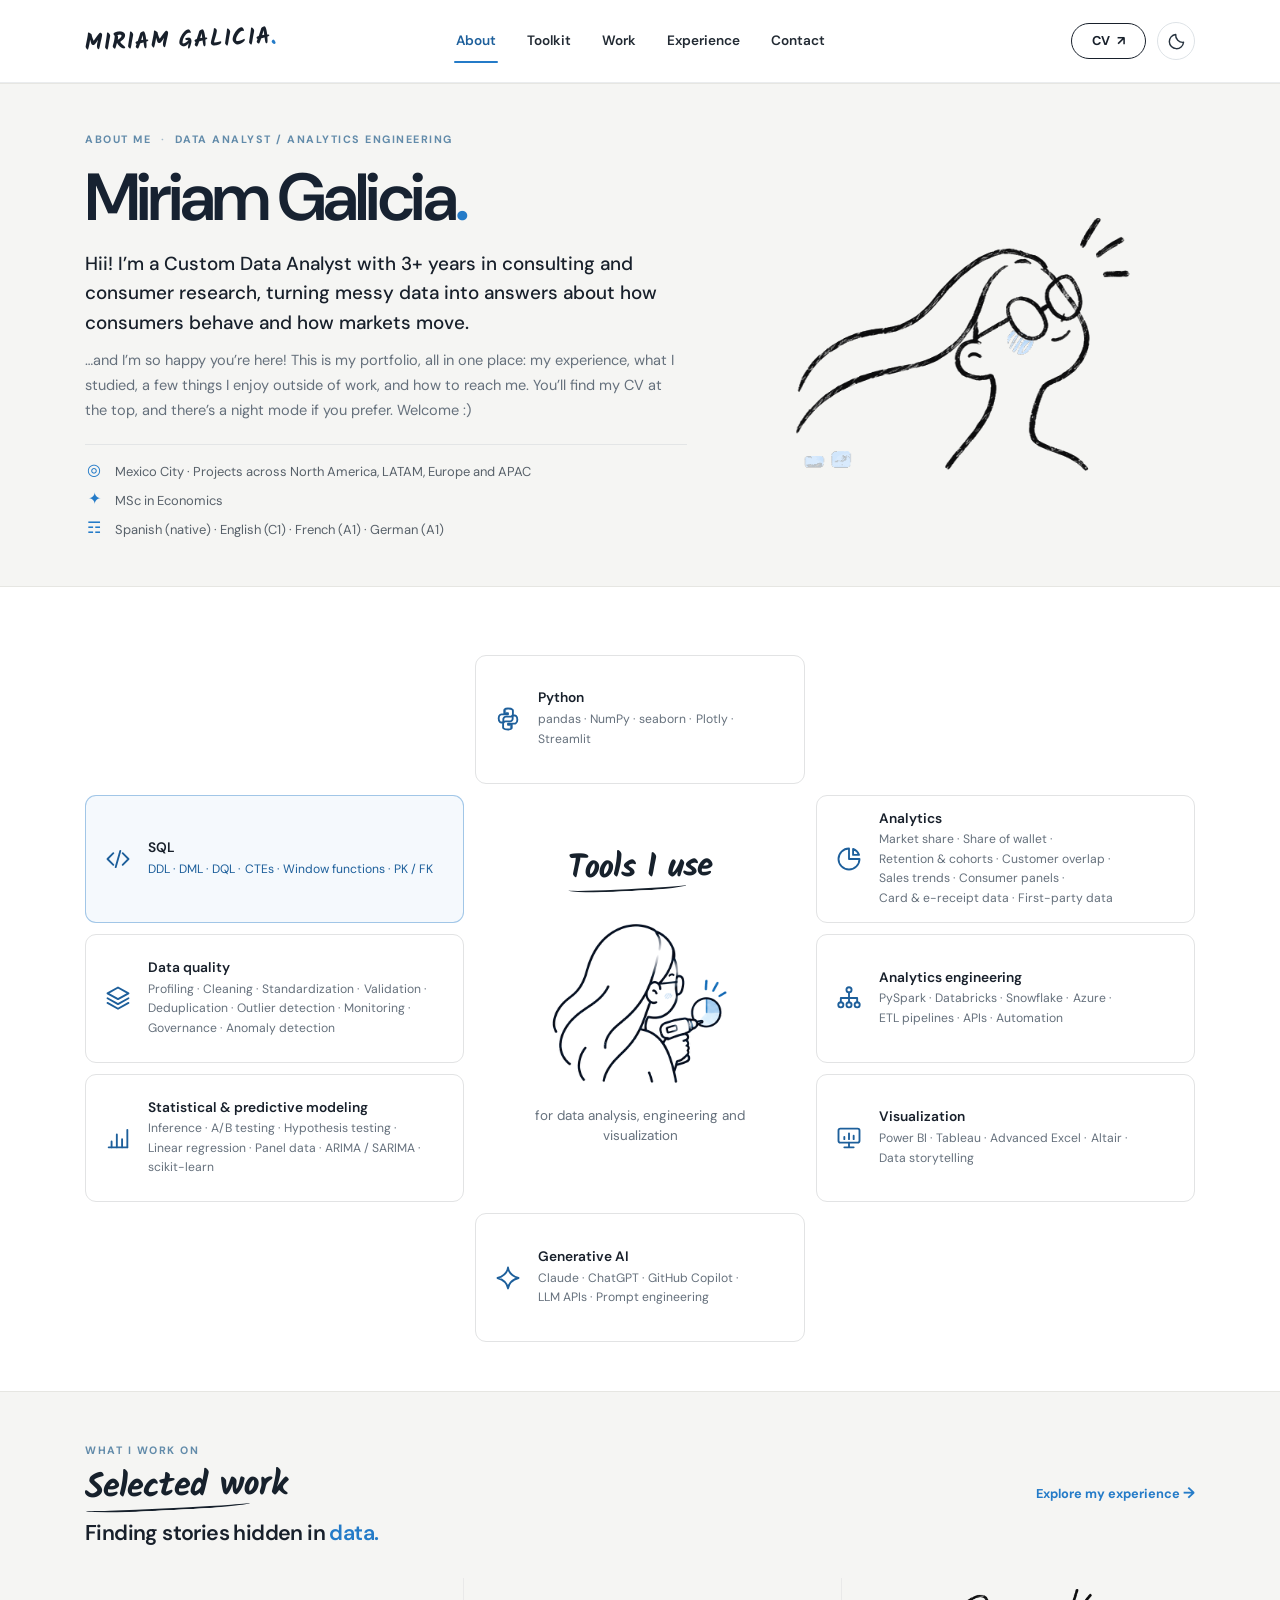
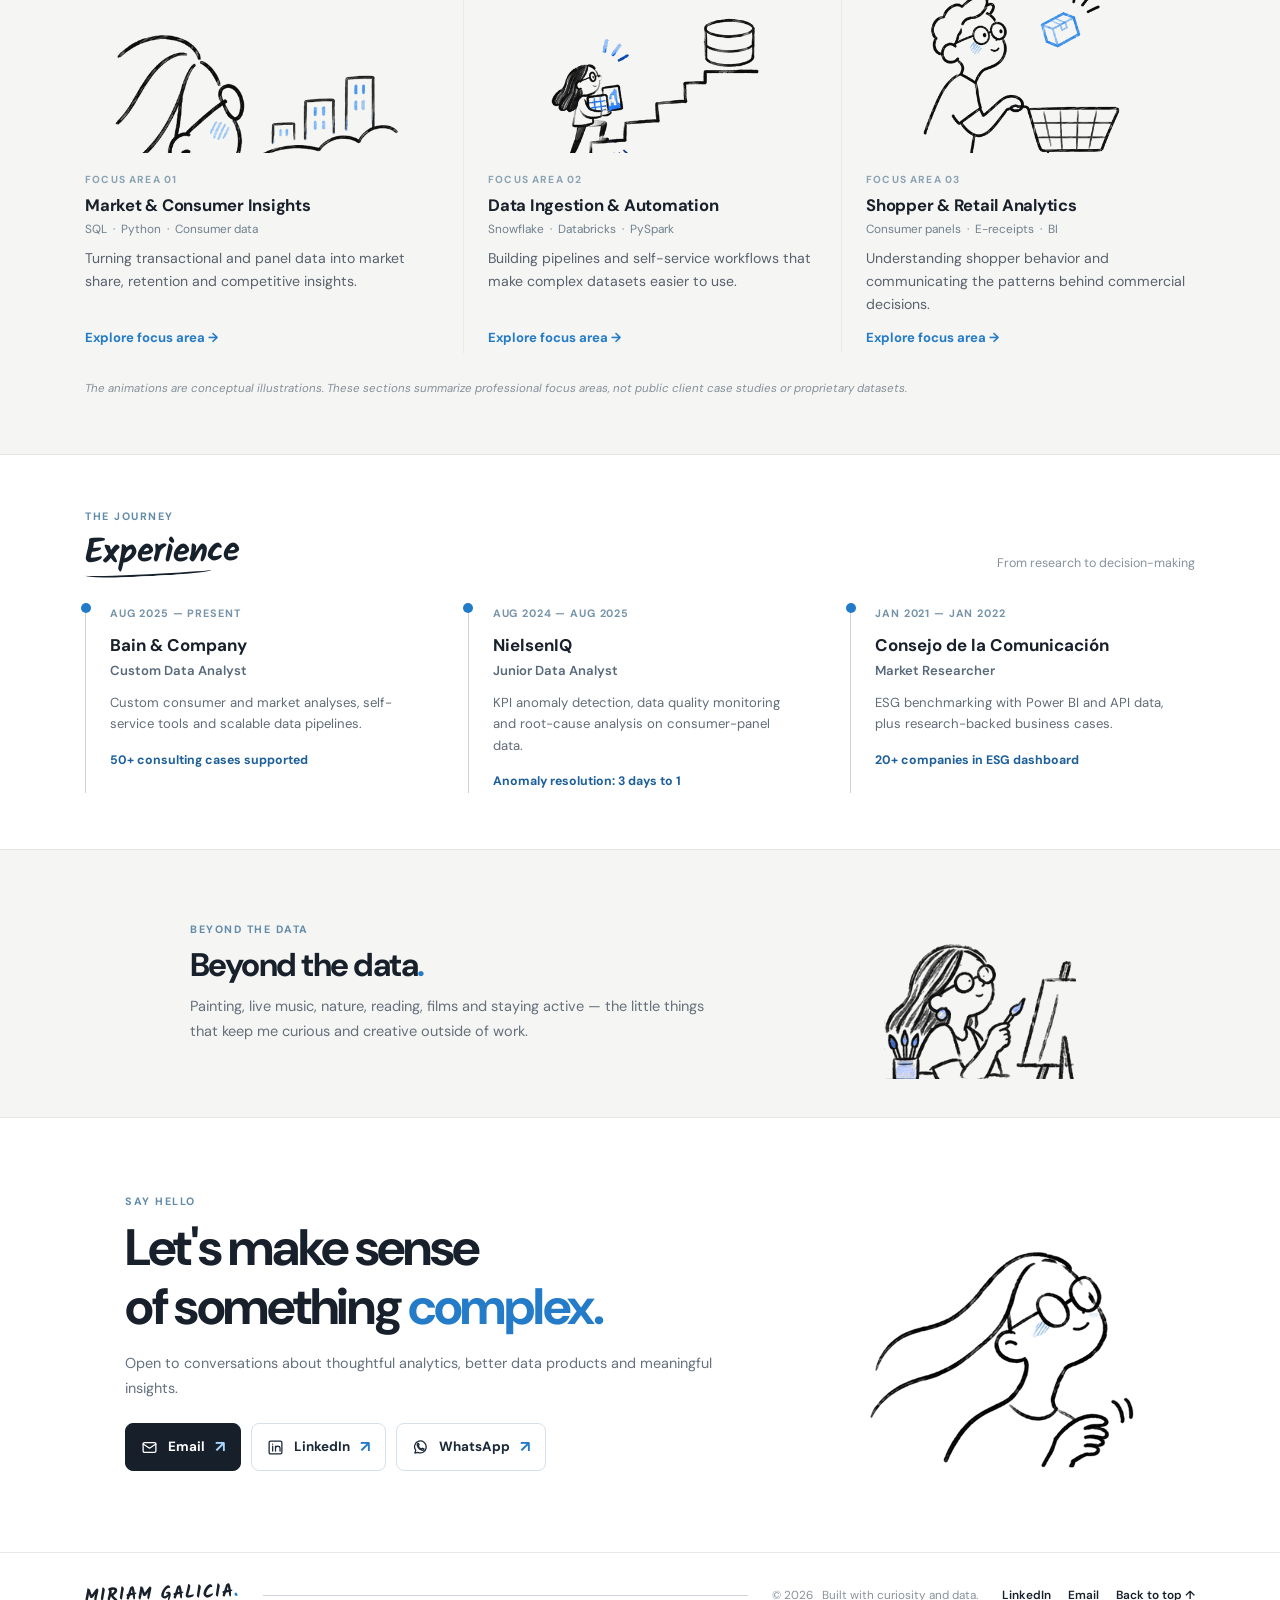
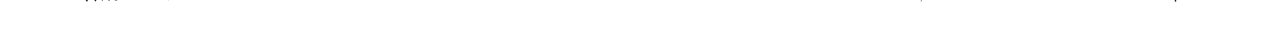
==== commit 36577683: "Add files via upload" ====
--- a/index.html
+++ b/index.html
@@ -19,7 +19,7 @@
     // Preserve light mode by default; restore the visitor's own choice.
     try { if (localStorage.getItem('mg-portfolio-theme') === 'dark') document.documentElement.dataset.theme = 'dark'; } catch (e) {}
   </script>
-<link href="./styles.css?v=20261119-toolkit-v14" rel="stylesheet"/>
+<link href="./styles.css?v=20261119-toolkit-v15" rel="stylesheet"/>
 <script defer="" src="./script.js?v=20261109-dark-v1"></script>
 </head>
 <body>
--- a/styles.css
+++ b/styles.css
@@ -827,8 +827,8 @@
 main section[id] + section[id] > div { transition: opacity .9s ease, transform .9s cubic-bezier(.2, .7, .2, 1); }
 html.reveal-on main section[id] + section[id]:not(.is-in) > div { opacity: 0; transform: translateY(30px); }
 
-/* Clearer change from one section to the next: alternating soft blue tint */
-.section-cream { background: #f1f6fb; border-top: 1px solid #dce7f1; border-bottom: 1px solid #dce7f1; }
-.beyond-section { border-top: 1px solid #dce7f1; }
+/* Clearer change from one section to the next: alternating soft neutral tone */
+.section-cream { background: #f5f5f3; border-top: 1px solid #e6e6e2; border-bottom: 1px solid #e6e6e2; }
+.beyond-section { border-top: 1px solid #e6e6e2; }
 [data-theme="dark"] .section-cream { background: #181b1f; border-top-color: #2b3138; border-bottom-color: #2b3138; }
 [data-theme="dark"] .beyond-section { border-top-color: #2b3138; }
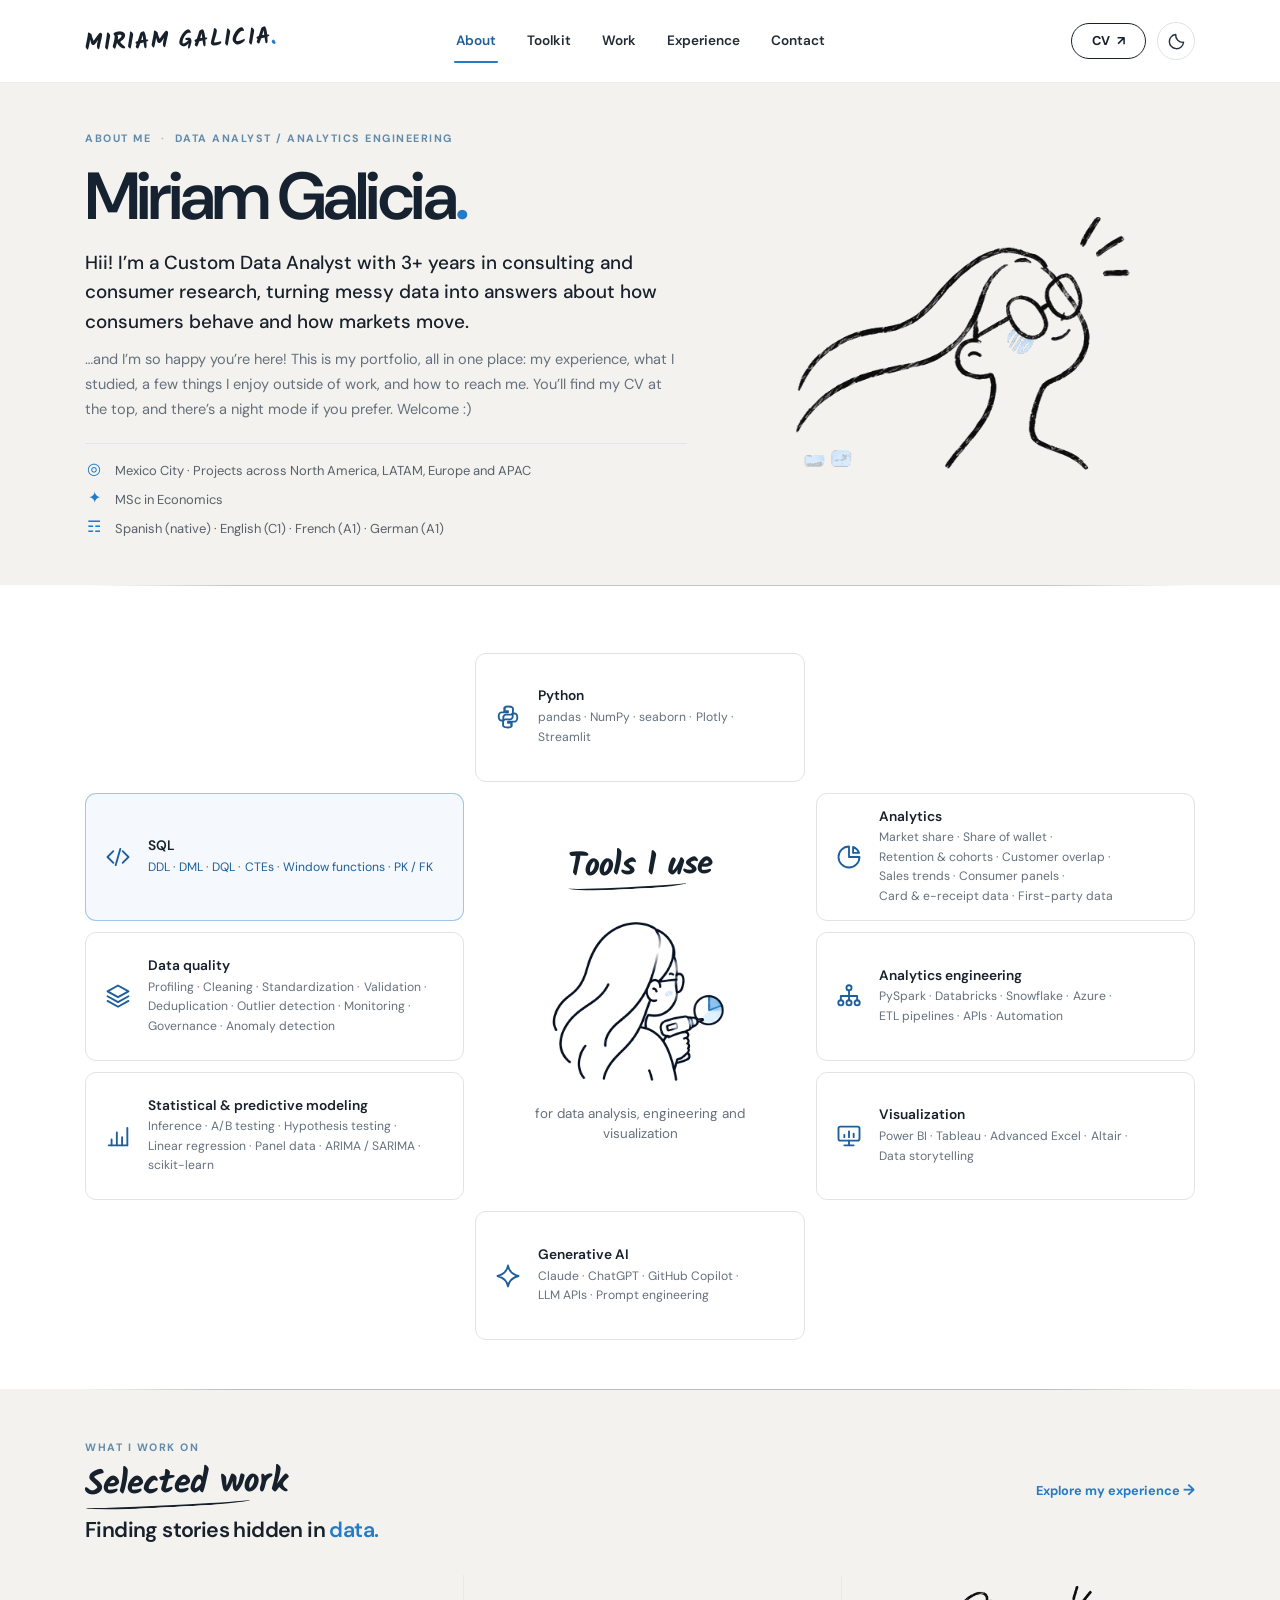
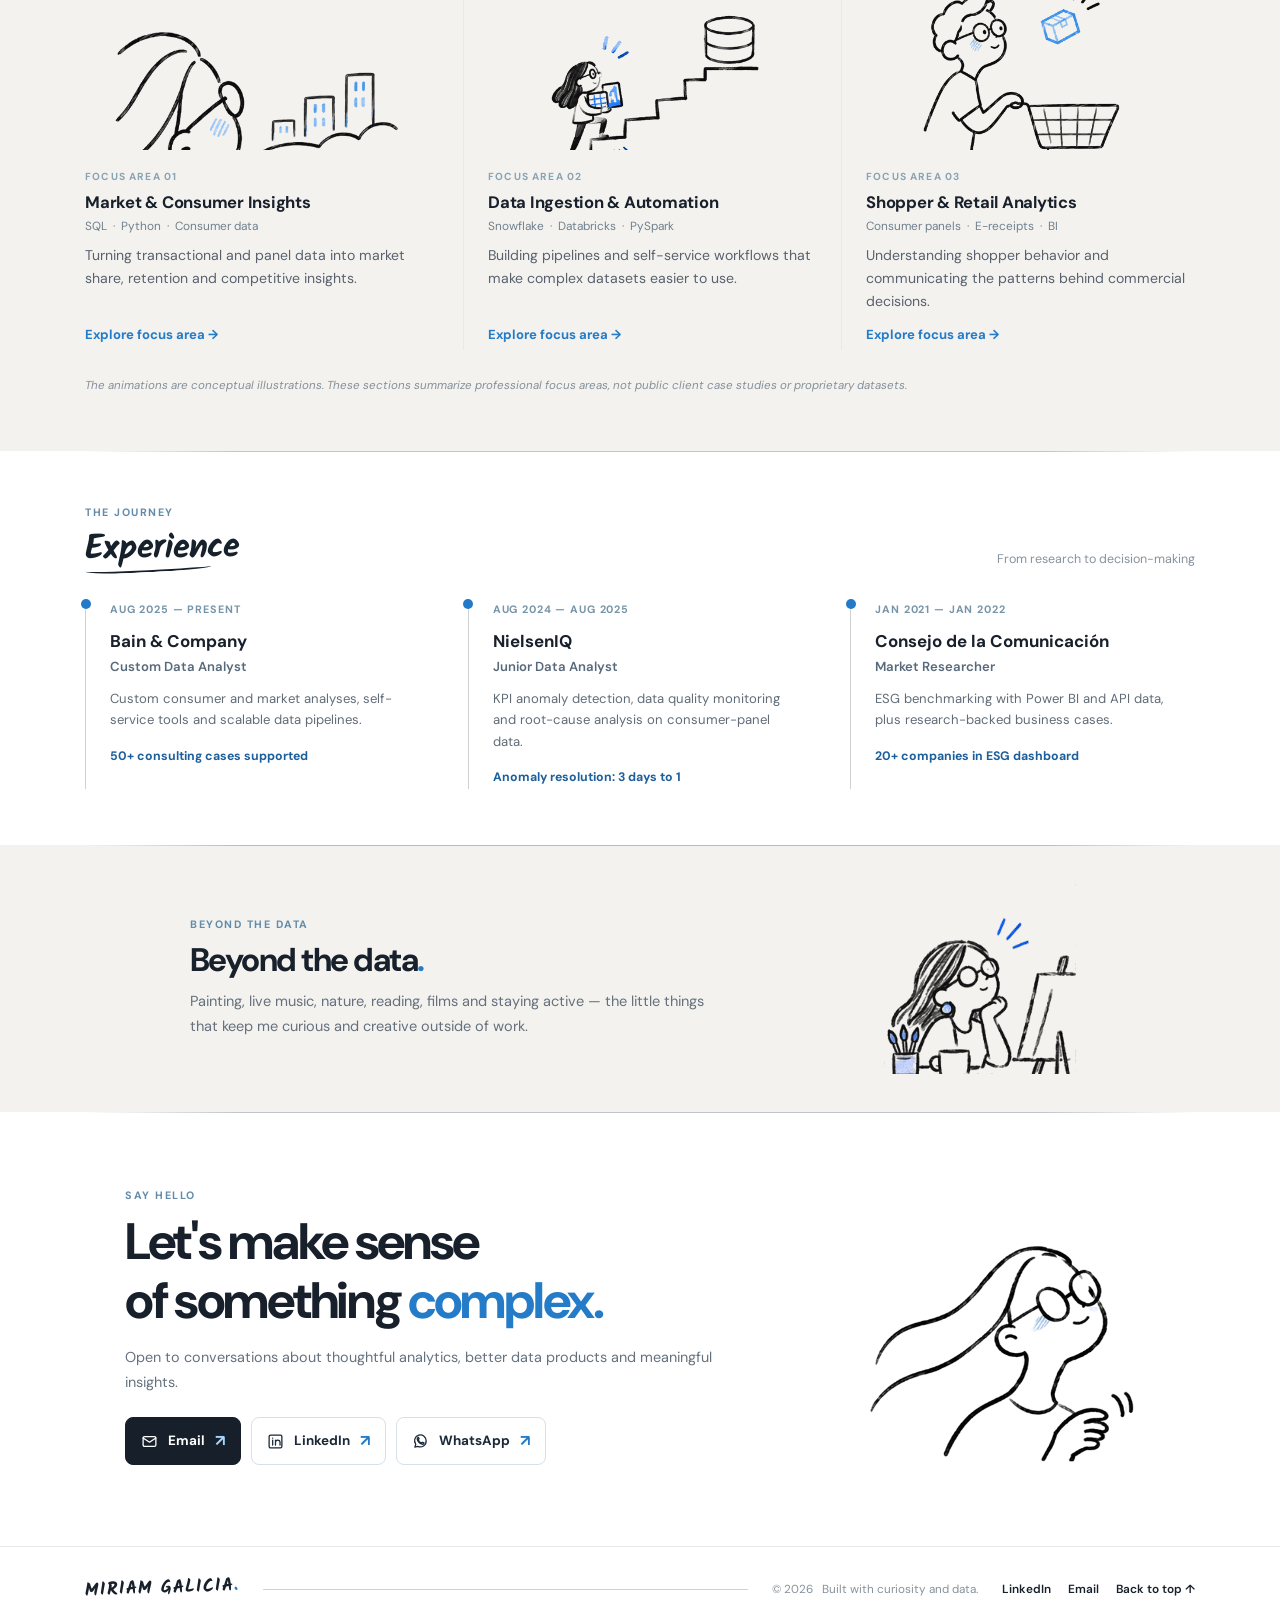
==== commit fce0e0fd: "Add files via upload" ====
--- a/index.html
+++ b/index.html
@@ -19,7 +19,7 @@
     // Preserve light mode by default; restore the visitor's own choice.
     try { if (localStorage.getItem('mg-portfolio-theme') === 'dark') document.documentElement.dataset.theme = 'dark'; } catch (e) {}
   </script>
-<link href="./styles.css?v=20261119-toolkit-v15" rel="stylesheet"/>
+<link href="./styles.css?v=20261119-toolkit-v17" rel="stylesheet"/>
 <script defer="" src="./script.js?v=20261109-dark-v1"></script>
 </head>
 <body>
--- a/styles.css
+++ b/styles.css
@@ -827,8 +827,16 @@
 main section[id] + section[id] > div { transition: opacity .9s ease, transform .9s cubic-bezier(.2, .7, .2, 1); }
 html.reveal-on main section[id] + section[id]:not(.is-in) > div { opacity: 0; transform: translateY(30px); }
 
-/* Clearer change from one section to the next: alternating soft neutral tone */
-.section-cream { background: #f5f5f3; border-top: 1px solid #e6e6e2; border-bottom: 1px solid #e6e6e2; }
-.beyond-section { border-top: 1px solid #e6e6e2; }
-[data-theme="dark"] .section-cream { background: #181b1f; border-top-color: #2b3138; border-bottom-color: #2b3138; }
-[data-theme="dark"] .beyond-section { border-top-color: #2b3138; }
+/* Clearer change from one section to the next: neutral grey bands + a fine line that fades at both ends */
+.section-cream { background: #f3f2ef; border-top: 0; border-bottom: 0; }
+.beyond-section { border-top: 0; }
+main section[id] { position: relative; }
+main section[id] + section[id]::before {
+  content: ""; position: absolute; top: 0; left: 50%; transform: translateX(-50%); z-index: 3; pointer-events: none;
+  width: min(calc(100% - 48px), 1110px); height: 1px;
+  background: linear-gradient(90deg, rgba(70,84,100,0) 0%, rgba(70,84,100,.34) 14%, rgba(70,84,100,.34) 86%, rgba(70,84,100,0) 100%);
+}
+[data-theme="dark"] .section-cream { background: #181a1c; }
+[data-theme="dark"] main section[id] + section[id]::before {
+  background: linear-gradient(90deg, rgba(190,205,222,0) 0%, rgba(190,205,222,.3) 14%, rgba(190,205,222,.3) 86%, rgba(190,205,222,0) 100%);
+}
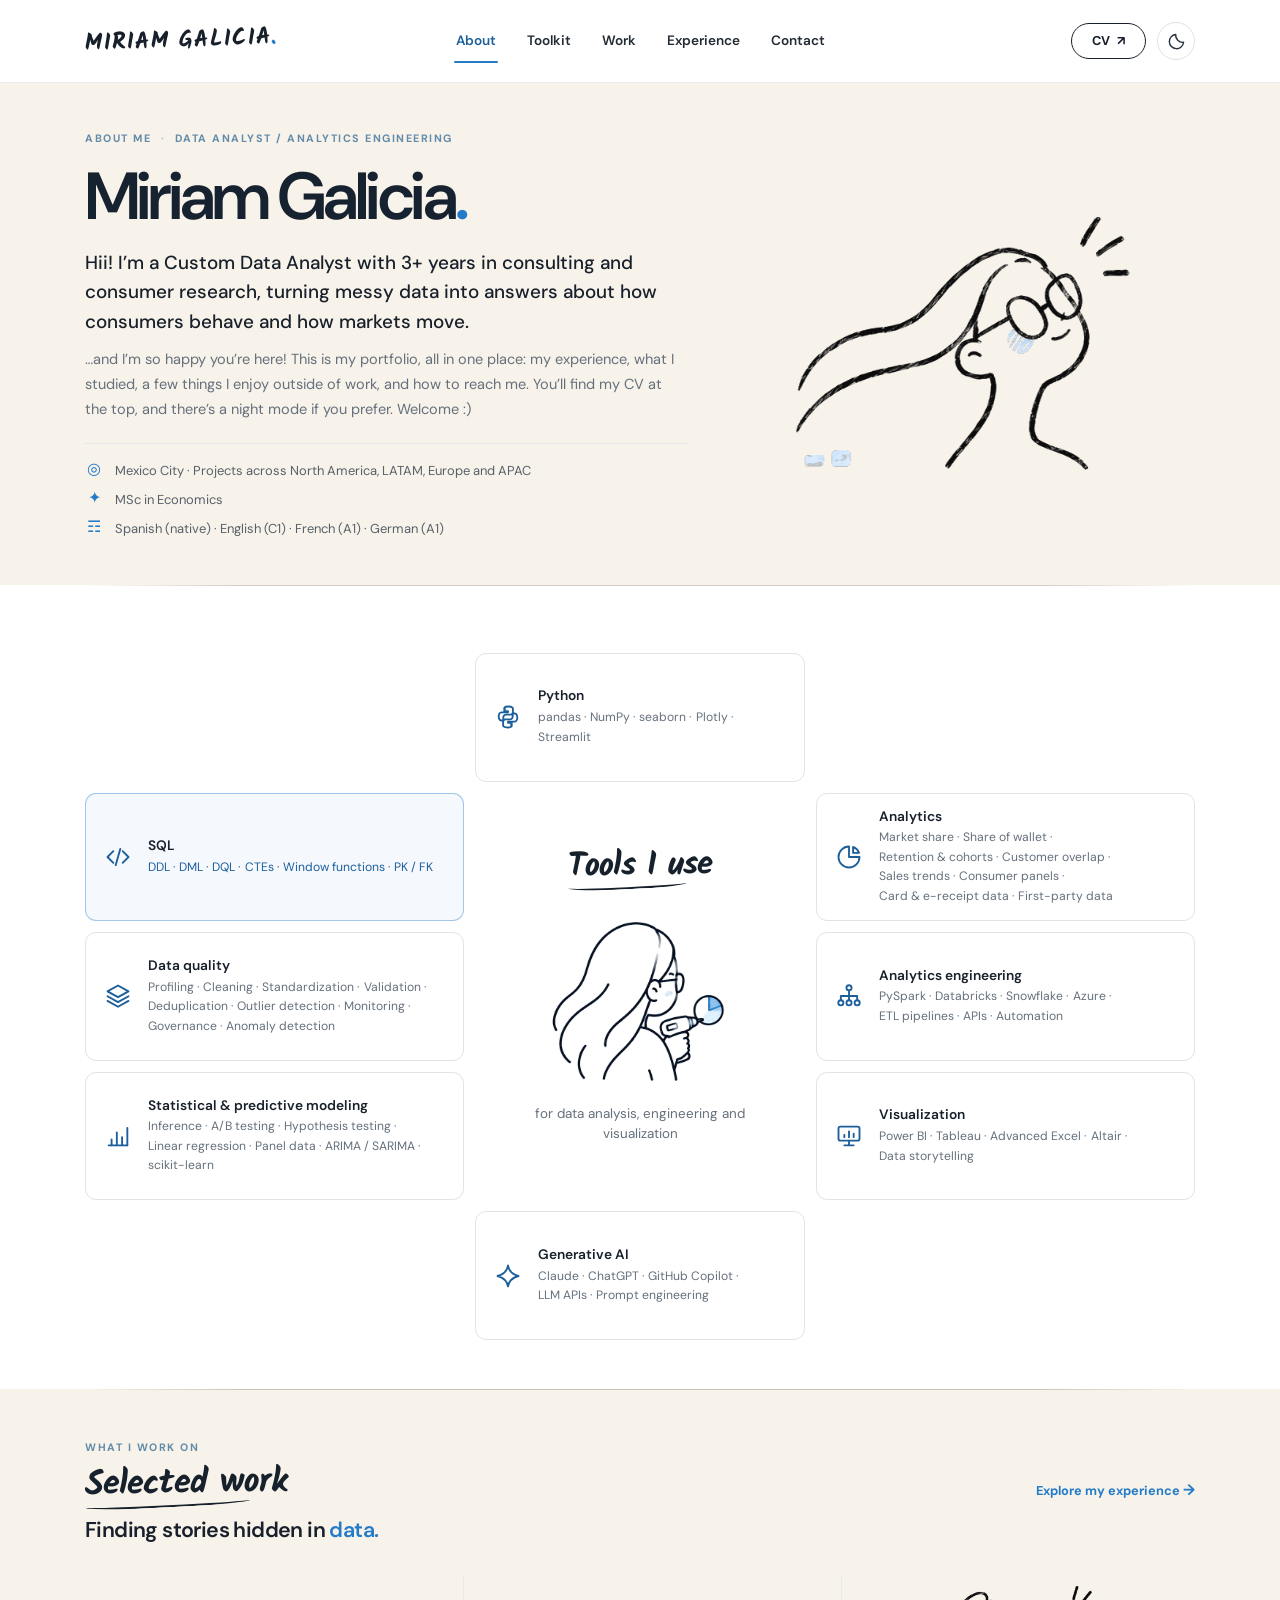
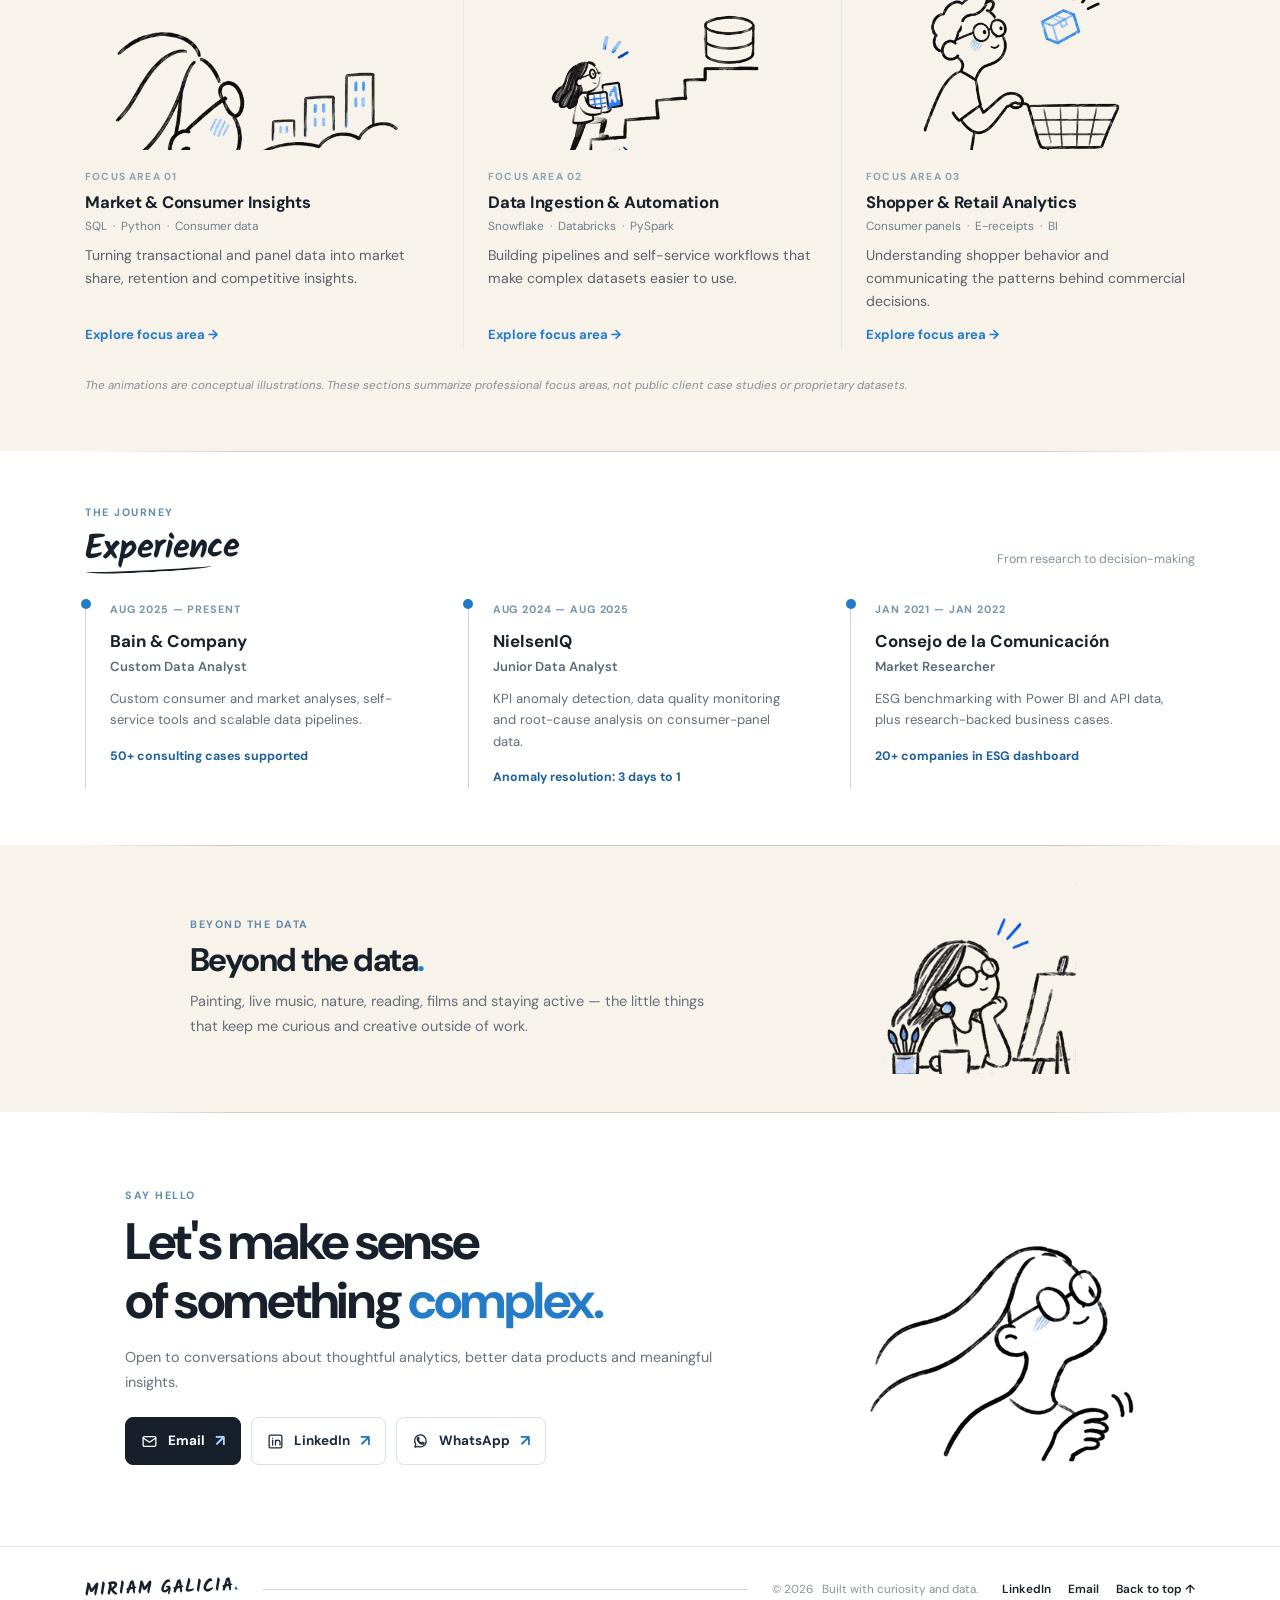
==== commit fab40c3e: "Add files via upload" ====
--- a/index.html
+++ b/index.html
@@ -19,7 +19,7 @@
     // Preserve light mode by default; restore the visitor's own choice.
     try { if (localStorage.getItem('mg-portfolio-theme') === 'dark') document.documentElement.dataset.theme = 'dark'; } catch (e) {}
   </script>
-<link href="./styles.css?v=20261119-toolkit-v17" rel="stylesheet"/>
+<link href="./styles.css?v=20261119-toolkit-v18" rel="stylesheet"/>
 <script defer="" src="./script.js?v=20261109-dark-v1"></script>
 </head>
 <body>
--- a/styles.css
+++ b/styles.css
@@ -827,14 +827,14 @@
 main section[id] + section[id] > div { transition: opacity .9s ease, transform .9s cubic-bezier(.2, .7, .2, 1); }
 html.reveal-on main section[id] + section[id]:not(.is-in) > div { opacity: 0; transform: translateY(30px); }
 
-/* Clearer change from one section to the next: neutral grey bands + a fine line that fades at both ends */
-.section-cream { background: #f3f2ef; border-top: 0; border-bottom: 0; }
+/* Clearer change from one section to the next: warm linen bands + a fine taupe line that fades at both ends */
+.section-cream { background: #f7f2ea; border-top: 0; border-bottom: 0; }
 .beyond-section { border-top: 0; }
 main section[id] { position: relative; }
 main section[id] + section[id]::before {
   content: ""; position: absolute; top: 0; left: 50%; transform: translateX(-50%); z-index: 3; pointer-events: none;
   width: min(calc(100% - 48px), 1110px); height: 1px;
-  background: linear-gradient(90deg, rgba(70,84,100,0) 0%, rgba(70,84,100,.34) 14%, rgba(70,84,100,.34) 86%, rgba(70,84,100,0) 100%);
+  background: linear-gradient(90deg, rgba(128,104,76,0) 0%, rgba(128,104,76,.34) 14%, rgba(128,104,76,.34) 86%, rgba(128,104,76,0) 100%);
 }
 [data-theme="dark"] .section-cream { background: #181a1c; }
 [data-theme="dark"] main section[id] + section[id]::before {
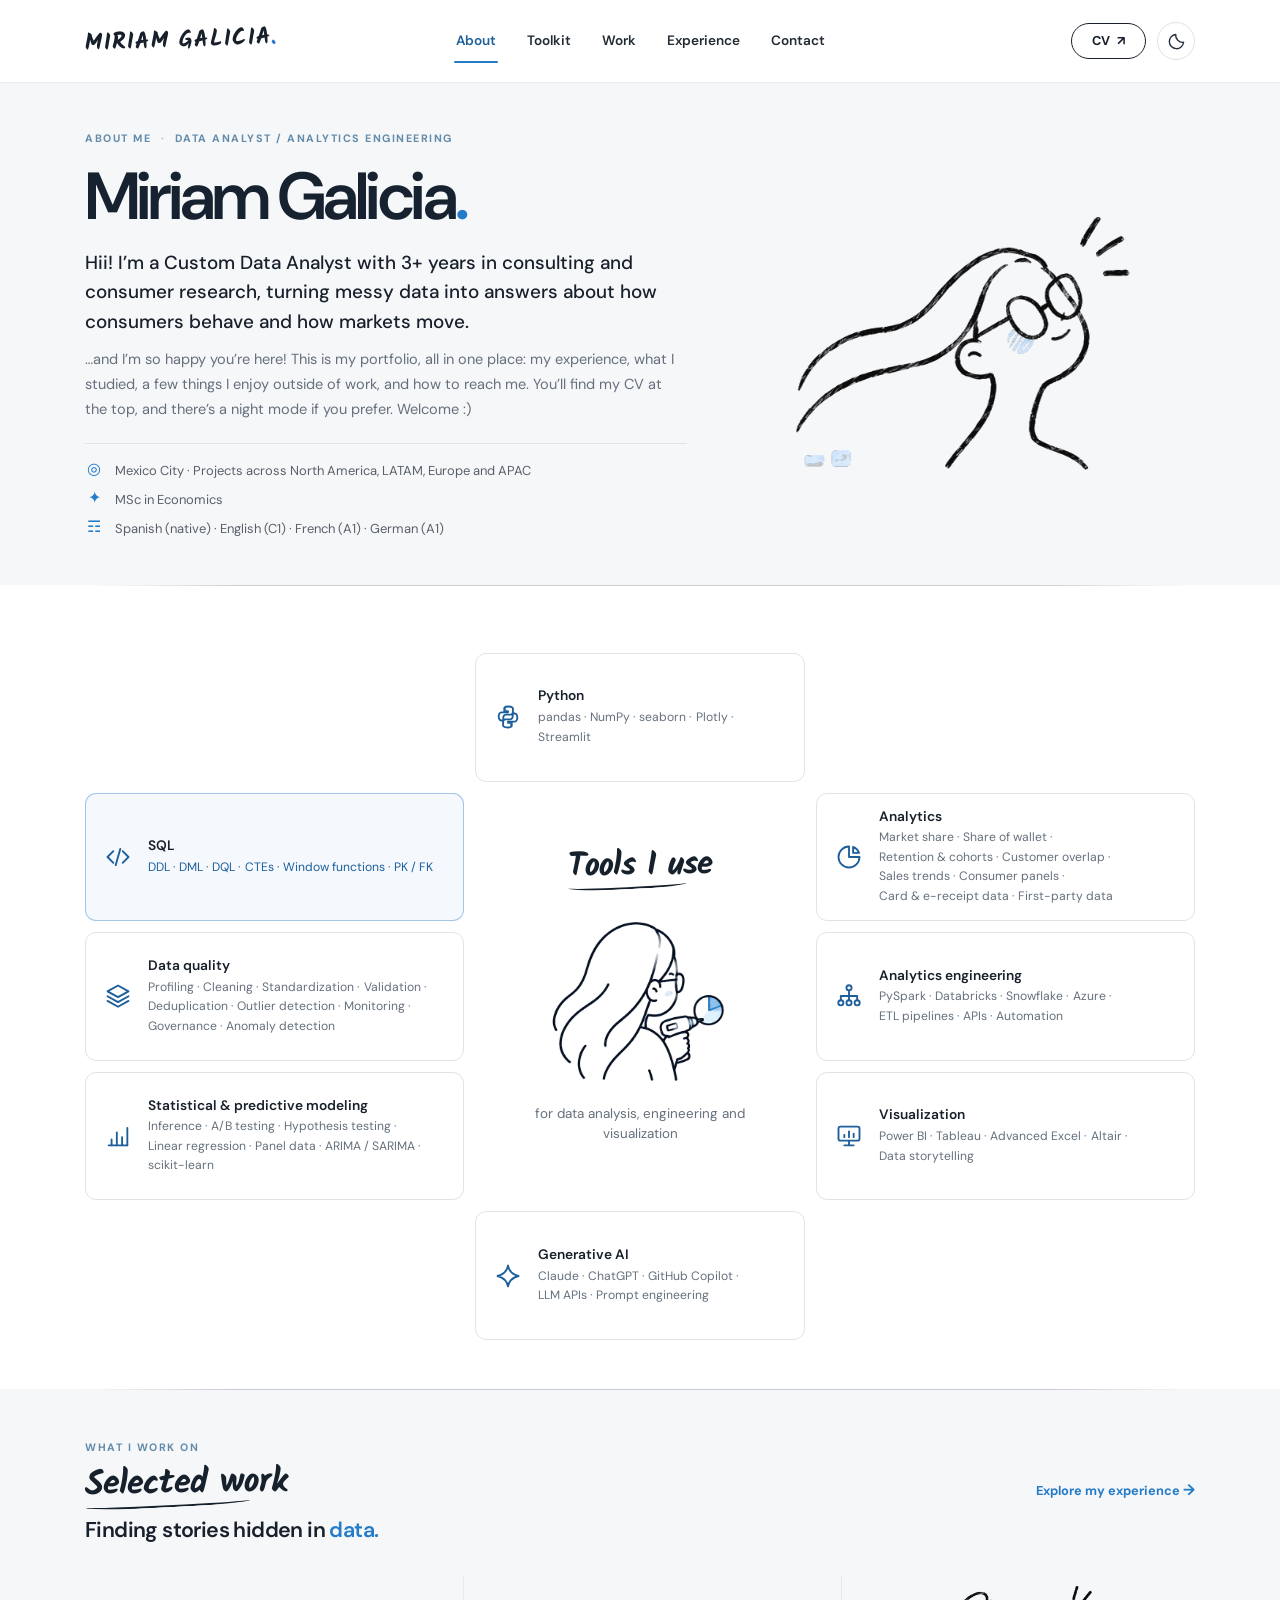
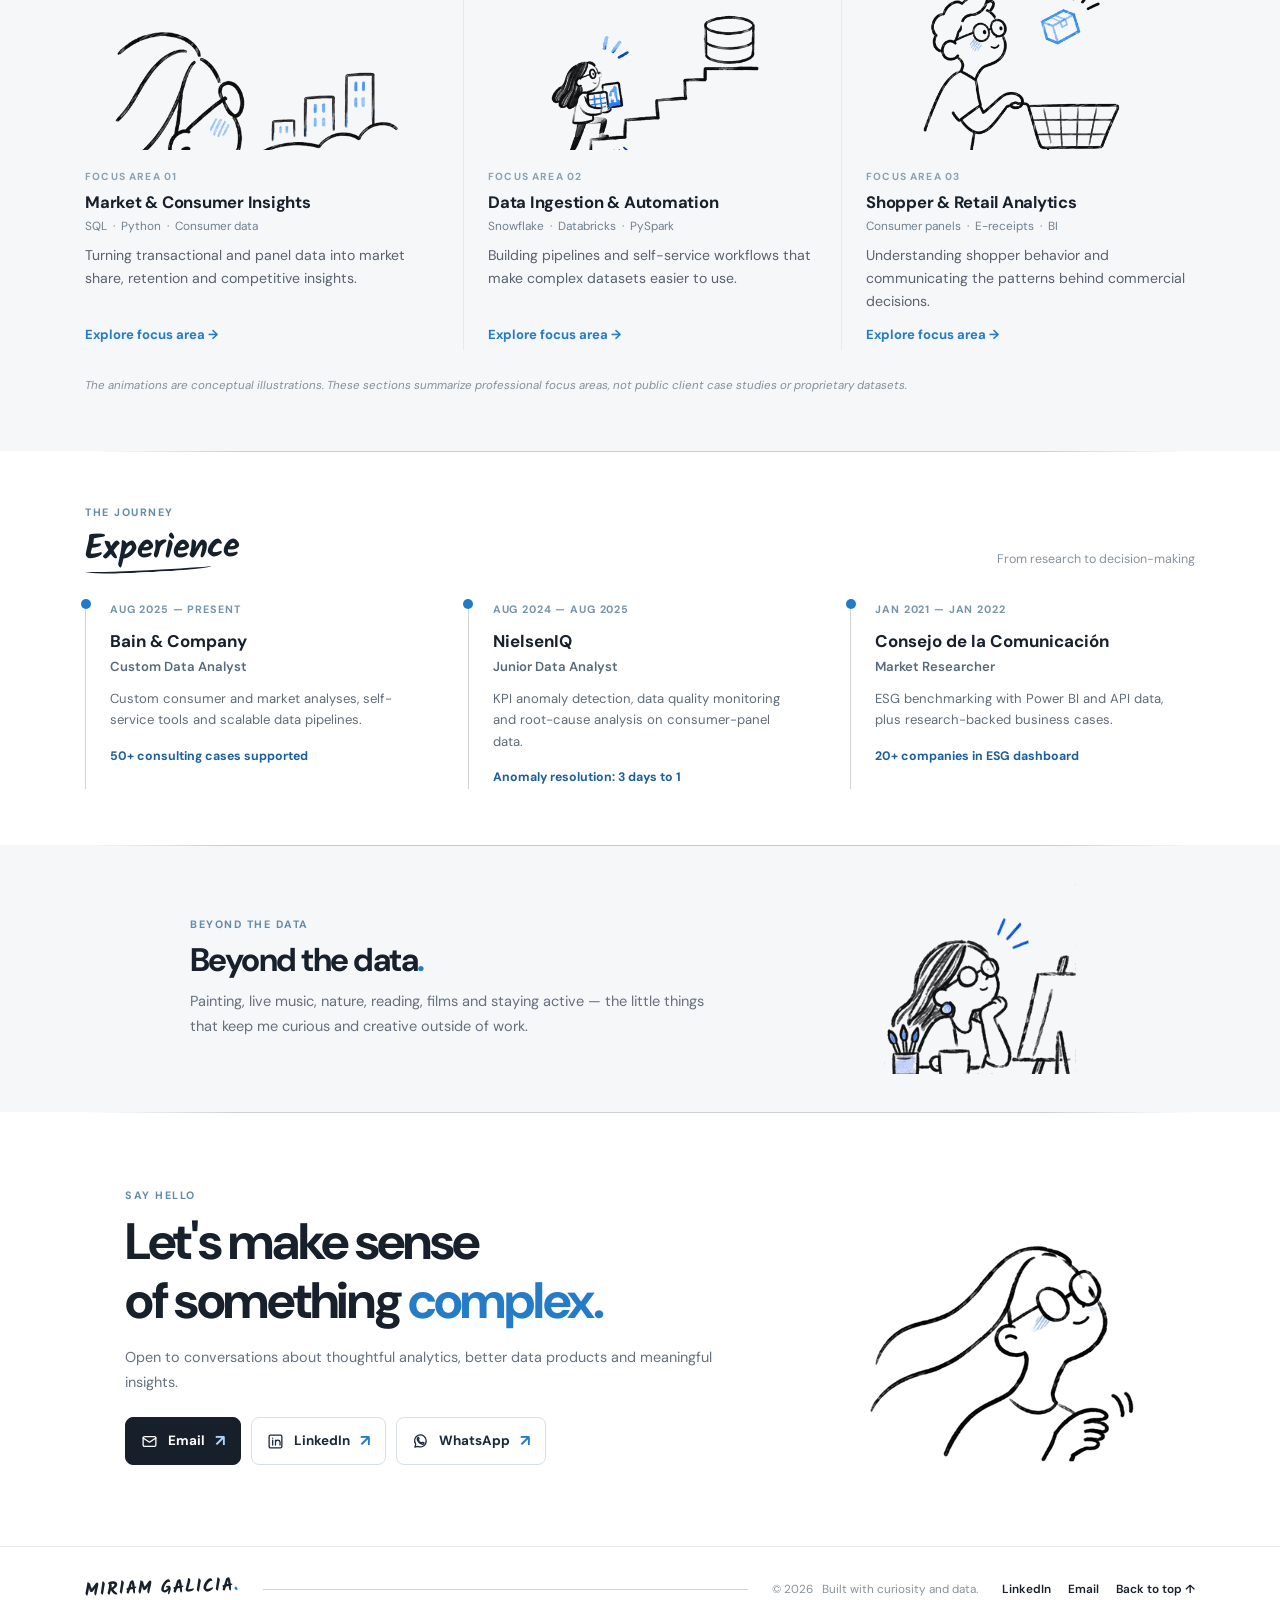
==== commit 15f52269: "Add files via upload" ====
--- a/index.html
+++ b/index.html
@@ -19,7 +19,7 @@
     // Preserve light mode by default; restore the visitor's own choice.
     try { if (localStorage.getItem('mg-portfolio-theme') === 'dark') document.documentElement.dataset.theme = 'dark'; } catch (e) {}
   </script>
-<link href="./styles.css?v=20261119-toolkit-v18" rel="stylesheet"/>
+<link href="./styles.css?v=20261119-toolkit-v19" rel="stylesheet"/>
 <script defer="" src="./script.js?v=20261109-dark-v1"></script>
 </head>
 <body>
--- a/styles.css
+++ b/styles.css
@@ -827,14 +827,14 @@
 main section[id] + section[id] > div { transition: opacity .9s ease, transform .9s cubic-bezier(.2, .7, .2, 1); }
 html.reveal-on main section[id] + section[id]:not(.is-in) > div { opacity: 0; transform: translateY(30px); }
 
-/* Clearer change from one section to the next: warm linen bands + a fine taupe line that fades at both ends */
-.section-cream { background: #f7f2ea; border-top: 0; border-bottom: 0; }
+/* Clearer change from one section to the next: very light grey-blue bands + a fine grey-blue line that fades at both ends */
+.section-cream { background: #f6f7f9; border-top: 0; border-bottom: 0; }
 .beyond-section { border-top: 0; }
 main section[id] { position: relative; }
 main section[id] + section[id]::before {
   content: ""; position: absolute; top: 0; left: 50%; transform: translateX(-50%); z-index: 3; pointer-events: none;
   width: min(calc(100% - 48px), 1110px); height: 1px;
-  background: linear-gradient(90deg, rgba(128,104,76,0) 0%, rgba(128,104,76,.34) 14%, rgba(128,104,76,.34) 86%, rgba(128,104,76,0) 100%);
+  background: linear-gradient(90deg, rgba(84,98,114,0) 0%, rgba(84,98,114,.30) 14%, rgba(84,98,114,.30) 86%, rgba(84,98,114,0) 100%);
 }
 [data-theme="dark"] .section-cream { background: #181a1c; }
 [data-theme="dark"] main section[id] + section[id]::before {
